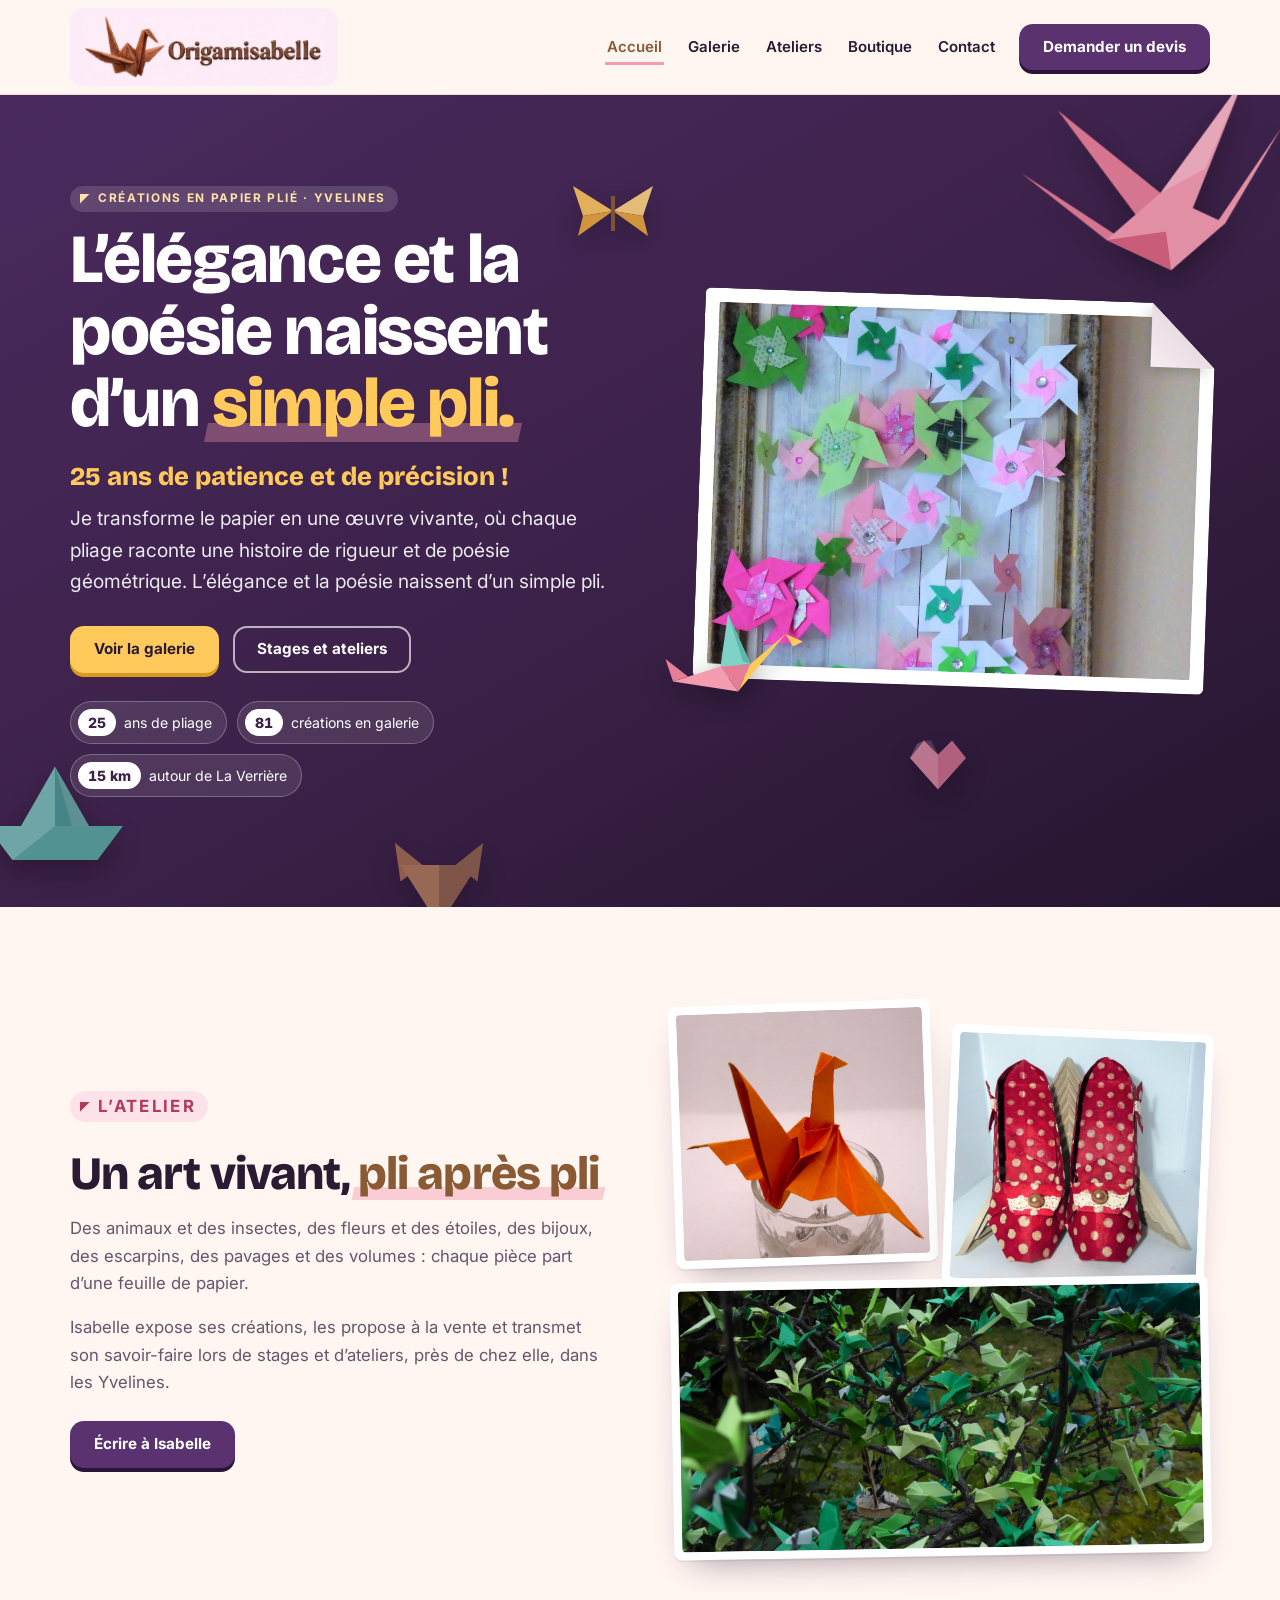
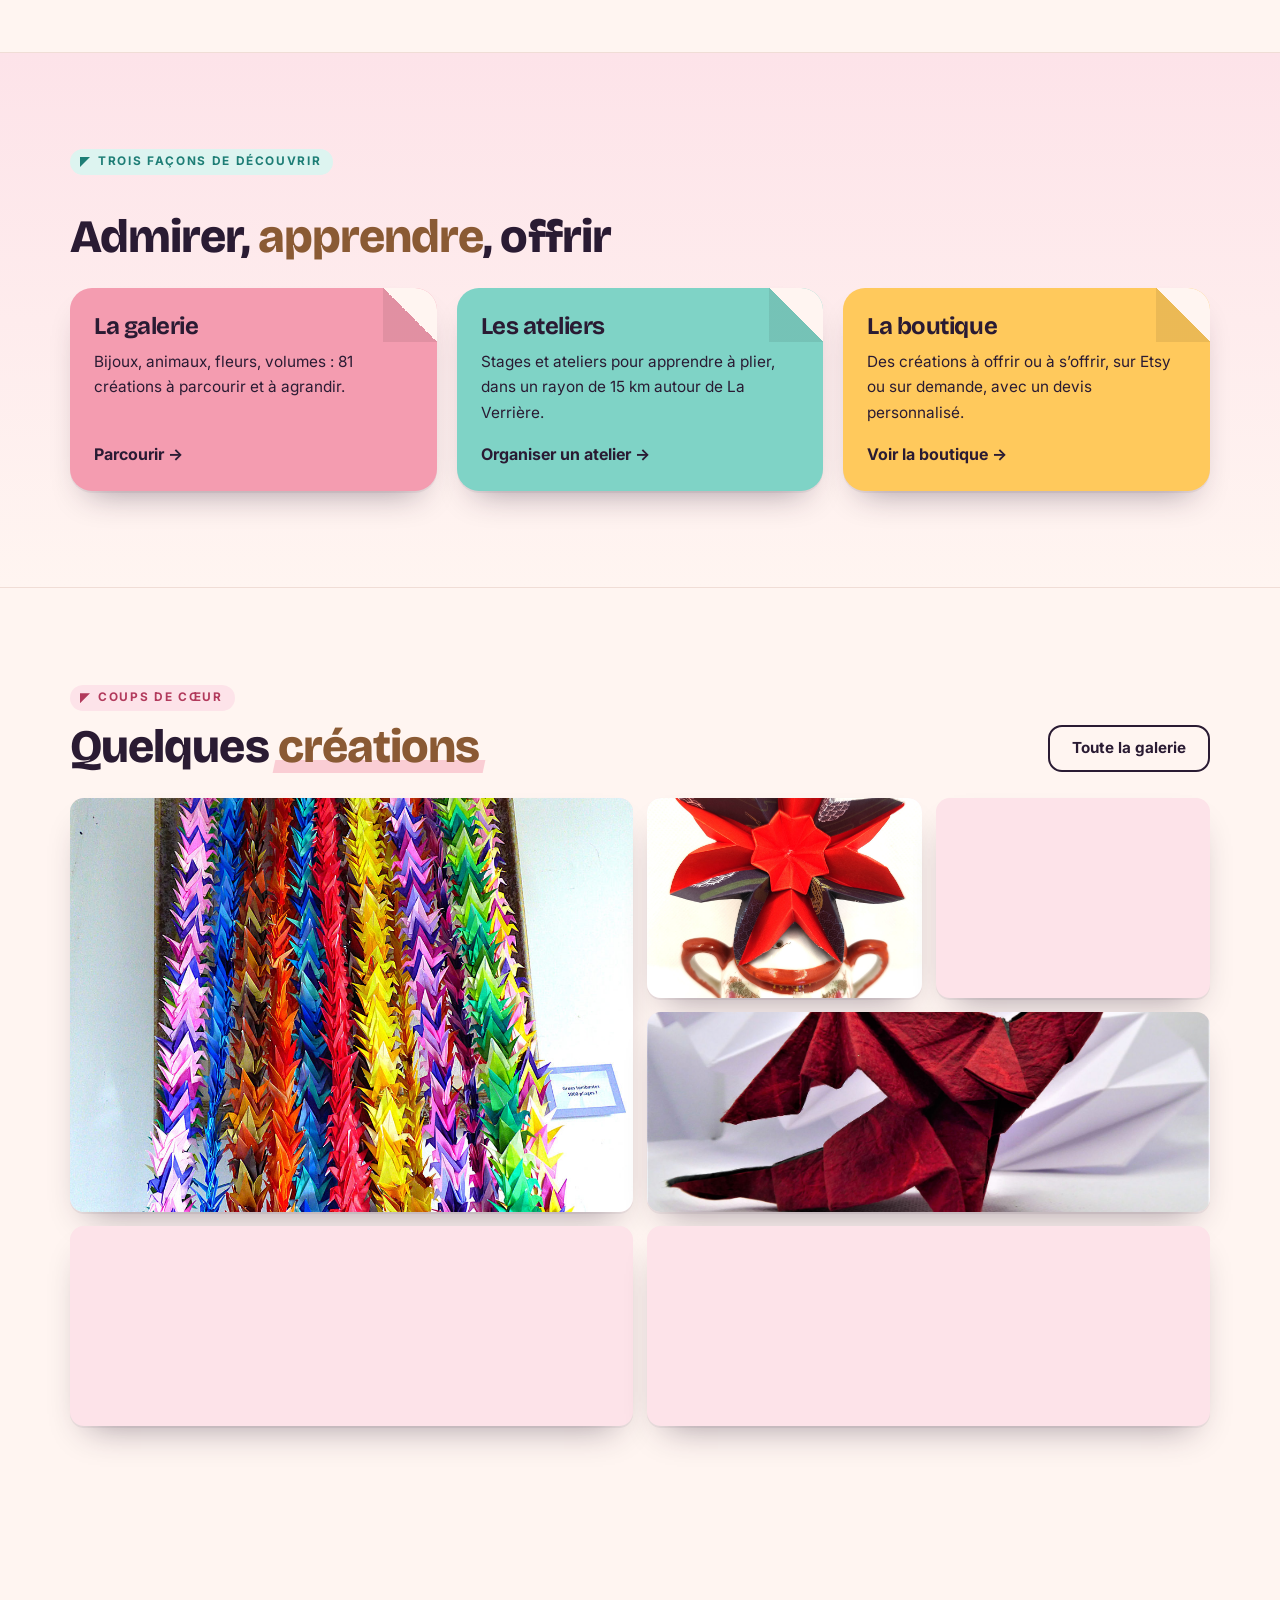
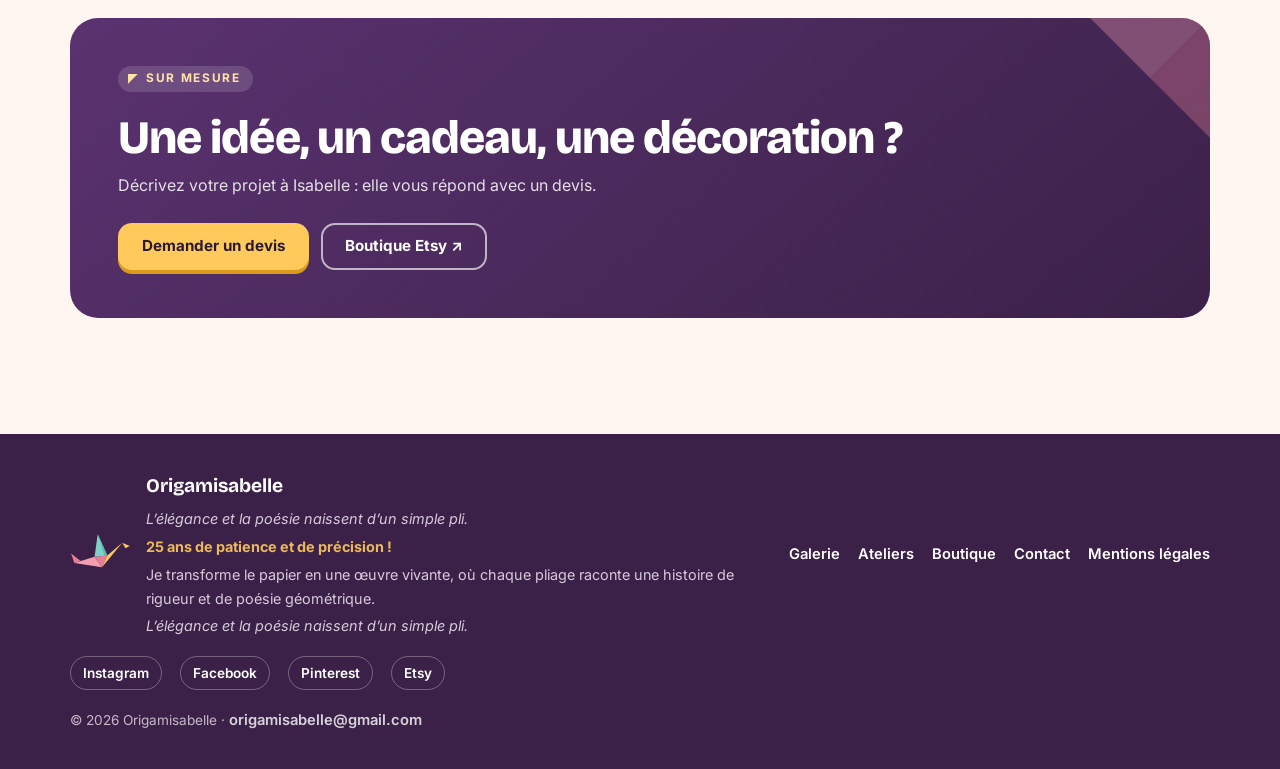
==== index.html @ b7f41c83 "Mise à jour du site le 12/11/2026 à 20:21 (Éditeur de site)" ====
<!doctype html>
<html lang="fr"><head>
<meta charset="utf-8">
<meta name="viewport" content="width=device-width, initial-scale=1, viewport-fit=cover">
<title>Origamisabelle · Créations en papier plié</title>
<meta name="description" content="Origamisabelle : les créations en papier plié d'Isabelle, 25 ans de pliage. Bijoux, animaux, fleurs et volumes en papier, stages et ateliers autour de La Verrière (78).">
<meta name="theme-color" content="#2A1B33">
<link rel="icon" href="img/logo.webp">
<meta property="og:type" content="website">
<meta property="og:site_name" content="Origamisabelle">
<meta property="og:title" content="Origamisabelle · Créations en papier plié">
<meta property="og:description" content="Origamisabelle : les créations en papier plié d'Isabelle, 25 ans de pliage. Bijoux, animaux, fleurs et volumes en papier, stages et ateliers autour de La Verrière (78).">
<meta property="og:image" content="img/fleurs-02.jpg">
<link rel="stylesheet" href="https://fonts.googleapis.com/css2?family=Bricolage+Grotesque:opsz,wght@12..96,500;12..96,700;12..96,800&amp;family=Inter:wght@400;500;600;700&amp;display=swap">
<link rel="stylesheet" href="style.css">
<meta name="editeur-publication" content="rsale1107/origamisabelle"></head>
<body>
<a class="skip" href="#contenu">Aller au contenu</a>
<header>
  <div class="wrap nav">
    <a class="brand" href="index.html" aria-label="Origamisabelle, accueil"><img src="img/logo-bandeau.webp" alt="Origamisabelle" width="242" height="70"></a>
    <button class="burger" id="burger" type="button" aria-label="Ouvrir le menu" aria-expanded="false" aria-controls="menu">
      <svg viewBox="0 0 24 24" fill="none" stroke="currentColor" stroke-width="2.4" stroke-linecap="round"><path d="M4 7h16M4 12h16M4 17h16"></path></svg>
    </button>
    <nav class="menu" id="menu" aria-label="Menu principal">
      <a class="link" href="index.html" aria-current="page">Accueil</a><a class="link" href="galerie.html">Galerie</a><a class="link" href="ateliers.html">Ateliers</a><a class="link" href="boutique.html">Boutique</a><a class="link" href="contact.html">Contact</a>
      <a class="btn btn-ink" href="mailto:origamisabelle@gmail.com?subject=Demande%20de%20devis">Demander un devis</a>
    </nav>
  </div>
</header>
<main id="contenu">
<section class="hero">
  <div class="folds" aria-hidden="true"><span class="o o1"><svg viewBox="0 0 200 140"><polygon points="100,72 40,8 86,92" fill="#E77E98"></polygon><polygon points="100,72 166,4 116,92" fill="#F49CB0"></polygon><polygon points="100,72 166,4 132,60" fill="#fff" opacity=".25"></polygon><polygon points="60,98 10,46 74,102" fill="#E77E98"></polygon><polygon points="140,98 186,40 128,104" fill="#F49CB0"></polygon><polygon points="186,40 199,49 187,53" fill="#E77E98"></polygon><polygon points="60,98 100,72 140,98 100,124" fill="#F49CB0"></polygon><polygon points="60,98 100,98 100,124" fill="#D9637F"></polygon></svg></span><span class="o o2"><svg viewBox="0 0 200 140"><polygon points="20,80 180,80 150,120 50,120" fill="#5BB8AB"></polygon><polygon points="20,80 100,80 50,120" fill="#7FD3C6"></polygon><polygon points="100,80 100,10 60,80" fill="#7FD3C6"></polygon><polygon points="100,80 100,10 140,80" fill="#4AA699"></polygon><polygon points="100,10 140,80 120,80" fill="#fff" opacity=".18"></polygon></svg></span><span class="o o3"><svg viewBox="0 0 200 140"><polygon points="100,70 20,20 40,80" fill="#FFC95C"></polygon><polygon points="100,70 40,80 30,120" fill="#E9A93A"></polygon><polygon points="100,70 180,20 160,80" fill="#FFD77F"></polygon><polygon points="100,70 160,80 170,120" fill="#E9A93A"></polygon><polygon points="96,40 104,40 104,110 96,110" fill="#8A5A34"></polygon></svg></span><span class="o o4"><svg viewBox="0 0 200 180"><polygon points="100,170 20,80 60,30 100,70" fill="#F49CB0"></polygon><polygon points="100,170 180,80 140,30 100,70" fill="#E77E98"></polygon><polygon points="20,80 60,30 40,40" fill="#fff" opacity=".3"></polygon><polygon points="100,70 60,30 80,30" fill="#fff" opacity=".2"></polygon></svg></span><span class="o o5"><svg viewBox="0 0 200 180"><polygon points="20,20 70,60 30,90" fill="#C98A55"></polygon><polygon points="180,20 130,60 170,90" fill="#B07A4F"></polygon><polygon points="30,60 170,60 100,170" fill="#D99A62"></polygon><polygon points="100,60 170,60 100,170" fill="#B07A4F"></polygon><polygon points="88,150 112,150 100,170" fill="#3B2148"></polygon></svg></span></div>
  <div class="wrap hero-in">
    <div class="hero-txt">
      <p class="eyebrow light">Créations en papier plié · Yvelines</p>
      <h1>L’élégance et la poésie naissent d’un <span class="hl">simple pli.</span></h1>
      <p class="motto">25 ans de patience et de précision&nbsp;!</p>
      <p class="sub">Je transforme le papier en une œuvre vivante, où chaque pliage raconte une histoire de rigueur et de poésie géométrique. L’élégance et la poésie naissent d’un simple pli.</p>
      <div class="hero-cta">
        <a class="btn btn-sun" href="galerie.html">Voir la galerie</a>
        <a class="btn btn-ghost" href="ateliers.html">Stages et ateliers</a>
      </div>
      <div class="badges"><span><b>25</b> ans de pliage</span><span><b>81</b> créations en galerie</span><span><b>15 km</b> autour de La Verrière</span></div>
    </div>
    <div class="hero-art">
      <div class="paper"><img src="img/fleurs-02.jpg" alt="Tableau de moulins à vent en papier d’Isabelle" decoding="async"></div>
      <svg class="crane" viewBox="0 0 120 90" aria-hidden="true"><polygon points="8,62 46,50 60,70" fill="var(--c1)"></polygon><polygon points="46,50 60,70 70,48" fill="var(--c2)"></polygon><polygon points="70,48 60,70 98,24" fill="var(--c3)"></polygon><polygon points="46,50 70,48 52,8" fill="var(--c4)"></polygon><polygon points="70,48 52,8 64,46" fill="var(--c5)"></polygon><polygon points="98,24 112,30 104,34" fill="var(--c3)"></polygon><polygon points="8,62 2,44 20,58" fill="var(--c2)"></polygon></svg>
    </div>
  </div>
</section>

<section class="wrap sec intro">
  <div class="intro-txt">
    <p class="eyebrow rose">L’atelier</p>
    <h2>Un art vivant, <span class="hl">pli après pli</span></h2>
    <p>Des animaux et des insectes, des fleurs et des étoiles, des bijoux, des escarpins, des pavages et des volumes&nbsp;: chaque pièce part d’une feuille de papier.</p>
    <p>Isabelle expose ses créations, les propose à la vente et transmet son savoir-faire lors de stages et d’ateliers, près de chez elle, dans les Yvelines.</p>
    <a class="btn btn-ink" href="contact.html">Écrire à Isabelle</a>
  </div>
  <div class="intro-pics">
    <div class="pic p1"><img src="img/animaux-05.jpg" alt="Grue en papier orange" loading="lazy" decoding="async"></div>
    <div class="pic p2"><img src="img/mode-01.jpg" alt="Escarpins en papier à pois" loading="lazy" decoding="async"></div>
    <div class="pic p3"><img src="img/deco-11.jpg" alt="Grues en papier suspendues dans un arbre" loading="lazy" decoding="async"></div>
  </div>
</section>

<section class="band">
  <div class="wrap sec">
    <p class="eyebrow teal">Trois façons de découvrir</p>
    <h2>Admirer, <span class="hl">apprendre</span>, offrir</h2>
    <div class="cards3">
      <a class="card3 c-rose" href="galerie.html"><h3>La galerie</h3><p>Bijoux, animaux, fleurs, volumes&nbsp;: 81 créations à parcourir et à agrandir.</p><span class="go">Parcourir →</span></a>
      <a class="card3 c-teal" href="ateliers.html"><h3>Les ateliers</h3><p>Stages et ateliers pour apprendre à plier, dans un rayon de 15 km autour de La Verrière.</p><span class="go">Organiser un atelier →</span></a>
      <a class="card3 c-sun" href="boutique.html"><h3>La boutique</h3><p>Des créations à offrir ou à s’offrir, sur Etsy ou sur demande, avec un devis personnalisé.</p><span class="go">Voir la boutique →</span></a>
    </div>
  </div>
</section>

<section class="wrap sec">
  <div class="head-row">
    <div><p class="eyebrow rose">Coups de cœur</p><h2>Quelques <span class="hl">créations</span></h2></div>
    <a class="btn btn-line" href="galerie.html">Toute la galerie</a>
  </div>
  <div class="mosaic"><button type="button" class="gbtn m0" data-full="img/deco-09.jpg" data-cap="Décoration en origami d’Isabelle"><img src="img/deco-09.jpg" alt="Décoration en origami d’Isabelle" loading="lazy" decoding="async"></button><button type="button" class="gbtn m1" data-full="img/fleurs-01.jpg" data-cap="Fleur en origami d’Isabelle"><img src="img/fleurs-01.jpg" alt="Fleur en origami d’Isabelle" loading="lazy" decoding="async"></button><button type="button" class="gbtn m2" data-full="img/bijoux-11.jpg" data-cap="Bijou d’Isabelle"><img src="img/bijoux-11.jpg" alt="Bijou d’Isabelle" loading="lazy" decoding="async"></button><button type="button" class="gbtn m3" data-full="img/animaux-11.jpg" data-cap="Animal en origami d’Isabelle"><img src="img/animaux-11.jpg" alt="Animal en origami d’Isabelle" loading="lazy" decoding="async"></button><button type="button" class="gbtn m4" data-full="img/fleurs-06.jpg" data-cap="Fleur en origami d’Isabelle"><img src="img/fleurs-06.jpg" alt="Fleur en origami d’Isabelle" loading="lazy" decoding="async"></button><button type="button" class="gbtn m5" data-full="img/deco-16.jpg" data-cap="Décoration en origami d’Isabelle"><img src="img/deco-16.jpg" alt="Décoration en origami d’Isabelle" loading="lazy" decoding="async"></button></div>
</section>

<section class="wrap sec">
  <div class="cta-paper">
    <div><p class="eyebrow light">Sur mesure</p><h2>Une idée, un cadeau, une décoration&nbsp;?</h2><p>Décrivez votre projet à Isabelle&nbsp;: elle vous répond avec un devis.</p></div>
    <div class="cta-btns"><a class="btn btn-sun" href="mailto:origamisabelle@gmail.com?subject=Demande%20de%20devis">Demander un devis</a><a class="btn btn-ghost" href="https://www.etsy.com/shop/Isagamicreation" target="_blank" rel="noopener">Boutique Etsy ↗</a></div>
  </div>
</section>
</main>
<footer>
  <div class="wrap foot">
    <div class="foot-brand"><svg class="crane" viewBox="0 0 120 90" aria-hidden="true"><polygon points="8,62 46,50 60,70" fill="var(--c1)"></polygon><polygon points="46,50 60,70 70,48" fill="var(--c2)"></polygon><polygon points="70,48 60,70 98,24" fill="var(--c3)"></polygon><polygon points="46,50 70,48 52,8" fill="var(--c4)"></polygon><polygon points="70,48 52,8 64,46" fill="var(--c5)"></polygon><polygon points="98,24 112,30 104,34" fill="var(--c3)"></polygon><polygon points="8,62 2,44 20,58" fill="var(--c2)"></polygon></svg><div><b>Origamisabelle</b><div class="foot-text"><p class="ft-l1">L’élégance et la poésie naissent d’un simple pli.</p><p class="ft-l2">25 ans de patience et de précision&nbsp;!</p><p class="ft-l3">Je transforme le papier en une œuvre vivante, où chaque pliage raconte une histoire de rigueur et de poésie géométrique.</p><p class="ft-l1">L’élégance et la poésie naissent d’un simple pli.</p></div></div></div>
    <nav class="foot-links" aria-label="Liens utiles">
      <a href="galerie.html">Galerie</a><a href="ateliers.html">Ateliers</a><a href="boutique.html">Boutique</a><a href="contact.html">Contact</a><a href="mentions-legales.html">Mentions légales</a>
    </nav>
    <div class="socials">
      <a href="https://www.instagram.com/isagamicreation" target="_blank" rel="noopener">Instagram</a><a href="https://www.facebook.com/origamisabelle" target="_blank" rel="noopener">Facebook</a><a href="https://fr.pinterest.com/origamisabelle78/" target="_blank" rel="noopener">Pinterest</a><a href="https://www.etsy.com/shop/Isagamicreation" target="_blank" rel="noopener">Etsy</a>
    </div>
    <span class="copy">© 2026 Origamisabelle · <a href="mailto:origamisabelle@gmail.com">origamisabelle@gmail.com</a></span>
  </div>
</footer>
<div class="lightbox" id="lightbox" hidden="" role="dialog" aria-modal="true" aria-label="Photo agrandie">
  <button class="lb-close" type="button" aria-label="Fermer">×</button>
  <button class="lb-prev" type="button" aria-label="Photo précédente">‹</button>
  <figure><img alt=""><figcaption></figcaption></figure>
  <button class="lb-next" type="button" aria-label="Photo suivante">›</button>
</div>
<script src="site.js"></script>


</body></html>
---- style.css ----
/* Origamisabelle — papier plié : facettes, plis et couleurs de papier */
:root{padding-top:env(safe-area-inset-top,0px);padding-bottom:env(safe-area-inset-bottom,0px)}

/* palette : papier rosé, encre prune, kraft, et trois papiers de couleur */
:root{
  --bg:#FFF5F1;
  --surface:#FFFFFF;
  --ink:#2A1B33;
  --ink-soft:#66566C;
  --plum:#3B2148;
  --plum-2:#5A3270;
  --rose:#F49CB0;
  --rose-l:#FDE3E9;
  --teal:#1E7E76;
  --teal-p:#7FD3C6;
  --teal-l:#DDF4F0;
  --sun:#FFC95C;
  --sun-l:#FFF1CC;
  --kraft:#8A5A34;
  --line:#F0DDD6;
  --on-color:#2A1B33;
  --shadow:0 2px 0 rgba(42,27,51,.06),0 18px 34px -18px rgba(42,27,51,.45);
  --c1:#F49CB0;--c2:#E77E98;--c3:#FFC95C;--c4:#7FD3C6;--c5:#5BB8AB;
  --f-display:"Bricolage Grotesque","Segoe UI",system-ui,sans-serif;
  --f-body:"Inter","Segoe UI",system-ui,sans-serif;
}
@media (prefers-color-scheme:dark){
  :root:not([data-theme="light"]){
    --bg:#1B1320;--surface:#261B2D;--ink:#F7EEF1;--ink-soft:#CBBACE;--plum:#130B18;--plum-2:#2E1A3A;
    --rose-l:#3A2232;--teal:#5FC7B9;--teal-l:#1C3533;--sun-l:#3A2F18;--kraft:#E0B48C;--line:#3A2B42;
    --shadow:0 2px 0 rgba(0,0,0,.3),0 18px 34px -18px rgba(0,0,0,.8);color-scheme:dark
  }
}
:root[data-theme="dark"]{
  --bg:#1B1320;--surface:#261B2D;--ink:#F7EEF1;--ink-soft:#CBBACE;--plum:#130B18;--plum-2:#2E1A3A;
  --rose-l:#3A2232;--teal:#5FC7B9;--teal-l:#1C3533;--sun-l:#3A2F18;--kraft:#E0B48C;--line:#3A2B42;
  --shadow:0 2px 0 rgba(0,0,0,.3),0 18px 34px -18px rgba(0,0,0,.8);color-scheme:dark
}

*{box-sizing:border-box}
html{scroll-behavior:smooth}
body{margin:0;background:var(--bg);color:var(--ink);font:400 1rem/1.65 var(--f-body);-webkit-font-smoothing:antialiased}
img{max-width:100%;display:block}
[hidden]{display:none !important}
h1,h2,h3{font-family:var(--f-display);line-height:1.05;margin:0;letter-spacing:-.02em;text-wrap:balance}
h1{font-weight:800}
h2{font-size:clamp(1.9rem,4vw,2.9rem);font-weight:800}
h3{font-size:1.25rem;font-weight:700}
p{margin:0}
a{color:var(--teal)}
:focus-visible{outline:3px solid var(--sun);outline-offset:3px;border-radius:6px}
.wrap{max-width:1180px;margin:0 auto;padding-left:max(20px,env(safe-area-inset-left,0px));padding-right:max(20px,env(safe-area-inset-right,0px))}
.sec{padding-block:clamp(56px,8vw,96px);display:flex;flex-direction:column;gap:26px}
.small{font-size:.9rem;color:var(--ink-soft)}
.hl{color:var(--kraft);font-style:normal;position:relative;white-space:nowrap}
.hl::after{content:"";position:absolute;left:-2%;right:-2%;bottom:.04em;height:.28em;background:var(--rose);opacity:.45;z-index:-1;transform:skewX(-12deg)}
.hero .hl,.phero .hl{color:var(--sun)}
.hero .hl::after,.phero .hl::after{background:var(--rose);opacity:.35}
.eyebrow{align-self:flex-start;display:inline-flex;align-items:center;gap:8px;font:700 .74rem/1 var(--f-body);letter-spacing:.14em;text-transform:uppercase;padding:7px 12px 7px 10px;border-radius:999px;margin-bottom:12px}
.eyebrow::before{content:"";width:10px;height:10px;background:currentColor;clip-path:polygon(0 0,100% 0,0 100%)}
.eyebrow.rose{background:var(--rose-l);color:#B23A5C}
.eyebrow.teal{background:var(--teal-l);color:var(--teal)}
.eyebrow.light{background:rgba(255,255,255,.14);color:#FFE3A6}
@media (prefers-color-scheme:dark){:root:not([data-theme="light"]) .eyebrow.rose{color:#FFB3C6}}
:root[data-theme="dark"] .eyebrow.rose{color:#FFB3C6}

.skip{position:absolute;left:12px;top:-60px;z-index:100;background:var(--sun);color:#2A1B33;font-weight:700;padding:10px 16px;border-radius:10px;text-decoration:none}
.skip:focus{top:calc(12px + env(safe-area-inset-top,0px))}

/* ---------- boutons ---------- */
.btn{display:inline-flex;align-items:center;justify-content:center;gap:.5em;font:700 .95rem var(--f-body);padding:13px 22px;min-height:46px;border-radius:14px;
  text-decoration:none;border:2px solid transparent;cursor:pointer;transition:transform .15s,box-shadow .15s;line-height:1.1}
.btn:hover{transform:translateY(-2px)}
.btn-sun{background:var(--sun);color:#2A1B33;box-shadow:0 4px 0 #D99A1E}
.btn-ink{background:var(--plum-2);color:#fff;box-shadow:0 4px 0 #2A1438}
.btn-ghost{background:transparent;color:#fff;border-color:rgba(255,255,255,.65)}
.btn-line{background:transparent;color:var(--ink);border-color:var(--ink)}
.btn-sm{min-height:38px;padding:8px 14px;font-size:.85rem}

/* ---------- en-tête ---------- */
header{position:sticky;top:env(safe-area-inset-top,0px);z-index:50;background:color-mix(in srgb,var(--bg) 88%,transparent);backdrop-filter:blur(10px);border-bottom:1px solid var(--line)}
body::before{content:"";position:fixed;inset:0 0 auto;height:env(safe-area-inset-top,0px);z-index:60;background:var(--bg)}
.nav{display:flex;align-items:center;gap:10px 22px;flex-wrap:wrap;padding-block:8px}
.brand{margin-right:auto;display:flex;align-items:center;background:#FCECF8;border-radius:14px;padding:4px 12px;text-decoration:none}
.brand img{height:70px;width:auto}
.menu{display:flex;align-items:center;gap:6px 22px;flex-wrap:wrap}
.menu a.link{text-decoration:none;font-weight:600;font-size:.94rem;color:var(--ink);padding:6px 2px;background:linear-gradient(var(--rose),var(--rose)) left bottom/0 3px no-repeat;transition:background-size .2s}
.menu a.link:hover,.menu a.link[aria-current="page"]{background-size:100% 3px}
.menu a.link[aria-current="page"]{color:var(--kraft)}
.burger{display:none;width:46px;height:46px;border-radius:12px;border:1.5px solid var(--line);background:var(--surface);color:var(--ink);cursor:pointer;align-items:center;justify-content:center}
.burger svg{width:22px;height:22px}

/* ---------- facettes de papier ---------- */
.folds{position:absolute;inset:0;pointer-events:none;overflow:hidden}
.folds .o{position:absolute;display:block;opacity:.9;filter:drop-shadow(0 12px 14px rgba(0,0,0,.35))}
.folds .o svg{width:100%;height:auto;display:block}
.folds .o1{width:300px;right:-30px;top:-10px;transform:rotate(-8deg);animation:drift 14s ease-in-out infinite}
.folds .o2{width:170px;left:-30px;bottom:30px;opacity:.75;animation:drift 11s ease-in-out infinite reverse}
.folds .o3{width:100px;left:44%;top:10%;opacity:.85;animation:drift 9s ease-in-out infinite}
.folds .o4{width:70px;right:24%;bottom:14%;opacity:.7;animation:drift 12s ease-in-out infinite reverse}
.folds .o5{width:110px;left:30%;bottom:-24px;opacity:.6;animation:drift 13s ease-in-out infinite}
@media (max-width:640px){.folds .o1{width:180px;right:-50px}.folds .o3{left:70%;top:4%}.folds .o2,.folds .o5{opacity:.4}}
@keyframes drift{0%,100%{transform:translateY(0) rotate(0)}50%{transform:translateY(-14px) rotate(6deg)}}

/* ---------- ouverture ---------- */
.hero{position:relative;overflow:hidden;background:linear-gradient(150deg,#4A2A5E 0%,var(--plum) 55%,#24142E 100%);color:#fff}
.hero-in{position:relative;z-index:1;padding-block:clamp(48px,7vw,90px) clamp(70px,9vw,110px);display:grid;grid-template-columns:minmax(0,1.05fr) minmax(0,.95fr);gap:clamp(30px,5vw,64px);align-items:center}
.hero h1{font-size:clamp(2.4rem,5.6vw,4.3rem)}
.hero .motto{margin-top:22px;font:800 clamp(1.25rem,2.2vw,1.6rem)/1.2 var(--f-display);color:var(--sun)}
.hero .motto+.sub{margin-top:10px}
.hero .sign{margin-top:18px;font-style:italic;color:rgba(255,255,255,.8);font-size:1rem}
.hero .sign span{font-style:normal;font-weight:700;color:#fff;white-space:nowrap}
.hero .sub{font-size:clamp(1.05rem,1.7vw,1.2rem);max-width:46ch;margin-top:22px;color:rgba(255,255,255,.9)}
.hero-cta{display:flex;flex-wrap:wrap;gap:14px;margin-top:28px}
.badges{display:flex;flex-wrap:wrap;gap:10px;margin-top:28px}
.badges span{background:rgba(255,255,255,.1);border:1px solid rgba(255,255,255,.25);border-radius:999px;padding:7px 14px 7px 7px;font-size:.88rem;display:inline-flex;gap:8px;align-items:center}
.badges b{background:#fff;color:var(--plum);border-radius:999px;padding:2px 10px;font-weight:800;font-variant-numeric:tabular-nums}
.hero-art{position:relative;min-width:0}
.paper{position:relative;background:#fff;padding:14px;border-radius:6px;box-shadow:0 34px 60px -26px rgba(0,0,0,.6);clip-path:polygon(0 0,calc(100% - 64px) 0,100% 64px,100% 100%,0 100%)}
.paper::after{content:"";position:absolute;top:0;right:0;width:64px;height:64px;background:linear-gradient(225deg,transparent 50%,#EADCE4 50%,#F7EEF2 100%);filter:drop-shadow(-4px 4px 6px rgba(0,0,0,.18))}
.paper img{width:100%;aspect-ratio:4/3;object-fit:cover;border-radius:2px;background:var(--rose-l)}
.hero .paper{transform:rotate(2deg)}
.paper.tilt{transform:rotate(-1.5deg)}
.crane{width:120px;height:90px}
.hero-art .crane{position:absolute;left:-36px;bottom:-30px;width:150px;height:auto;filter:drop-shadow(0 10px 12px rgba(0,0,0,.35));animation:drift 8s ease-in-out infinite}

/* ---------- intro ---------- */
.intro{display:grid;grid-template-columns:minmax(0,1fr) minmax(0,1fr);gap:clamp(30px,5vw,70px);align-items:center}
.intro-txt{display:flex;flex-direction:column;gap:16px;align-items:flex-start}
.intro-txt p{color:var(--ink-soft);font-size:1.05rem;max-width:56ch}
.intro-txt .btn{margin-top:8px}
.intro-pics{display:grid;grid-template-columns:1fr 1fr;grid-template-rows:auto auto;gap:14px}
.pic{background:var(--surface);padding:8px;border-radius:8px;box-shadow:var(--shadow)}
.pic img{width:100%;aspect-ratio:1;object-fit:cover;border-radius:4px;background:var(--rose-l)}
.pic.p1{transform:rotate(-2deg)}
.pic.p2{transform:rotate(2.5deg) translateY(26px)}
.pic.p3{grid-column:1/-1;transform:rotate(-1deg)}
.pic.p3 img{aspect-ratio:16/8}

/* ---------- bande ---------- */
.band{background:linear-gradient(180deg,var(--rose-l),var(--bg));border-block:1px solid var(--line)}
.cards3{display:grid;grid-template-columns:repeat(3,minmax(0,1fr));gap:20px}
.card3{position:relative;text-decoration:none;color:var(--on-color);border-radius:22px;padding:26px 24px 24px;display:flex;flex-direction:column;gap:10px;box-shadow:var(--shadow);transition:transform .2s;overflow:hidden;min-width:0}
.card3::after{content:"";position:absolute;right:0;top:0;width:54px;height:54px;background:linear-gradient(225deg,var(--bg) 50%,rgba(0,0,0,.08) 50%)}
.card3:hover{transform:translateY(-4px) rotate(-.6deg)}
.card3.c-rose{background:var(--rose)}
.card3.c-teal{background:var(--teal-p)}
.card3.c-sun{background:var(--sun)}
.card3 h3{font-size:1.5rem}
.card3 p{font-size:.96rem}
.card3 .go{margin-top:auto;font-weight:700;padding-top:6px}

/* ---------- mosaïque ---------- */
.head-row{display:flex;flex-wrap:wrap;justify-content:space-between;align-items:flex-end;gap:16px}
.gbtn{all:unset;cursor:zoom-in;display:block;position:relative;border-radius:14px;overflow:hidden;background:var(--rose-l);box-shadow:var(--shadow)}
.gbtn:focus-visible{outline:3px solid var(--sun);outline-offset:3px}
.gbtn img{width:100%;height:100%;object-fit:cover;transition:transform .5s}
.gbtn:hover img{transform:scale(1.05)}
.mosaic{display:grid;grid-template-columns:repeat(4,minmax(0,1fr));grid-auto-rows:200px;gap:14px}
.mosaic .m0{grid-column:span 2;grid-row:span 2}
.mosaic .m3,.mosaic .m4,.mosaic .m5{grid-column:span 2}
.strip{display:grid;grid-template-columns:repeat(6,minmax(0,1fr));gap:12px}
.strip .gbtn{aspect-ratio:1}

/* ---------- appel ---------- */
.cta-paper{position:relative;overflow:hidden;background:linear-gradient(140deg,var(--plum-2),var(--plum));color:#fff;border-radius:28px;padding:clamp(28px,5vw,48px);display:flex;flex-wrap:wrap;gap:24px;align-items:center;justify-content:space-between}
.cta-paper::before{content:"";position:absolute;right:-40px;top:-40px;width:200px;height:200px;background:linear-gradient(135deg,var(--rose) 50%,#E77E98 50%);clip-path:polygon(0 0,100% 0,100% 100%);opacity:.35}
.cta-paper>div{position:relative;display:flex;flex-direction:column;gap:10px;min-width:0}
.cta-paper p{color:rgba(255,255,255,.85)}
.cta-btns{flex-direction:row !important;flex-wrap:wrap;gap:12px !important}

/* ---------- en-tête des pages ---------- */
.phero{position:relative;overflow:hidden;background:linear-gradient(150deg,#4A2A5E 0%,var(--plum) 60%,#24142E 100%);color:#fff}
.phero-in{position:relative;z-index:1;padding-block:clamp(44px,6vw,72px) clamp(52px,7vw,84px);display:flex;flex-direction:column;gap:14px}
.phero h1{font-size:clamp(2.3rem,5.4vw,4rem)}
.phero .sub{font-size:1.1rem;color:rgba(255,255,255,.88);max-width:56ch}
.crumb{font-size:.92rem;color:rgba(255,255,255,.75)}
.crumb a{color:#fff;font-weight:600;text-decoration:none}

/* ---------- galerie ---------- */
.filters{display:flex;flex-wrap:wrap;gap:10px}
.chip{font:600 .92rem var(--f-body);border:2px solid var(--line);background:var(--surface);color:var(--ink);border-radius:999px;padding:9px 16px;min-height:44px;cursor:pointer;display:inline-flex;gap:8px;align-items:center}
.chip span{background:var(--rose-l);color:var(--ink);border-radius:999px;padding:0 8px;font-size:.8rem;font-variant-numeric:tabular-nums}
.chip[aria-pressed="true"]{background:var(--plum-2);border-color:var(--plum-2);color:#fff}
.chip[aria-pressed="true"] span{background:rgba(255,255,255,.2);color:#fff}
.masonry{columns:4 230px;column-gap:14px}
.gi{break-inside:avoid;margin:0 0 14px}
.gi .gbtn{border-radius:12px}
.gi .gbtn img{height:auto;min-height:120px}
.gi figcaption{font-size:.85rem;color:var(--ink-soft);padding:6px 4px 0}

/* ---------- ateliers ---------- */
.split{display:grid;grid-template-columns:minmax(0,1.05fr) minmax(0,.95fr);gap:clamp(30px,5vw,64px);align-items:center}
.split>div{display:flex;flex-direction:column;gap:14px;align-items:flex-start;min-width:0}
.split p{color:var(--ink-soft);font-size:1.04rem}
.cards4{display:grid;grid-template-columns:repeat(3,minmax(0,1fr));gap:16px}
.card4{background:var(--surface);border:1px solid var(--line);border-radius:20px;padding:22px;display:flex;flex-direction:column;gap:8px;min-width:0;border-top:5px solid var(--rose)}
.card4:nth-child(2){border-top-color:var(--teal-p)}
.card4:nth-child(3){border-top-color:var(--sun)}
.card4:nth-child(4){border-top-color:#B79AD6}
.card4 p{color:var(--ink-soft);font-size:.94rem}
.towns{list-style:none;padding:0;margin:4px 0;display:flex;flex-wrap:wrap;gap:8px}
.towns li{background:var(--surface);border:1px solid var(--line);border-radius:999px;padding:5px 12px;font-size:.9rem;font-weight:600}
.radar{position:relative;aspect-ratio:1;max-width:420px;width:100%;justify-self:center}
.radar .r{position:absolute;border-radius:50%;border:2px dashed var(--rose);inset:0}
.radar .r2{inset:17%;border-color:var(--teal-p)}
.radar .r1{inset:34%;border-style:solid;border-color:var(--sun);background:var(--sun-l)}
.radar .pin{position:absolute;left:50%;top:50%;transform:translate(-50%,-62%);display:flex;flex-direction:column;align-items:center;gap:2px}
.radar .pin .crane{width:96px;height:auto}
.radar .pin b{font-family:var(--f-display);font-size:1rem;background:var(--surface);padding:2px 10px;border-radius:999px;box-shadow:var(--shadow)}
.radar .lab{position:absolute;right:4%;top:12%;background:var(--plum-2);color:#fff;font-weight:700;font-size:.85rem;padding:4px 10px;border-radius:999px}

/* ---------- boutique ---------- */
.shop{display:grid;grid-template-columns:minmax(0,1fr) minmax(0,1fr);gap:20px}
.shop-card{border-radius:26px;padding:clamp(26px,4vw,40px);display:flex;flex-direction:column;gap:14px;align-items:flex-start;min-width:0}
.shop-card.etsy{background:linear-gradient(140deg,var(--plum-2),var(--plum));color:#fff}
.shop-card.etsy p{color:rgba(255,255,255,.88)}
.shop-card.devis{background:var(--surface);border:1px solid var(--line);box-shadow:var(--shadow)}
.shop-card.devis p{color:var(--ink-soft)}

/* ---------- contact ---------- */
.contact{display:grid;grid-template-columns:minmax(0,1.4fr) minmax(0,.8fr);gap:24px;align-items:start}
.form{background:var(--surface);border:1px solid var(--line);border-radius:24px;padding:clamp(22px,4vw,34px);display:grid;grid-template-columns:repeat(2,minmax(0,1fr));gap:16px;box-shadow:var(--shadow)}
.form h2{grid-column:1/-1;font-size:1.6rem}
.form label{display:flex;flex-direction:column;gap:6px;font-weight:600;font-size:.9rem}
.form .full{grid-column:1/-1}
.form input,.form select,.form textarea{font:inherit;font-weight:400;font-size:1rem;padding:12px 14px;border:1.5px solid var(--line);border-radius:12px;background:var(--bg);color:var(--ink);min-width:0}
.form textarea{resize:vertical}
.form-end{display:flex;flex-wrap:wrap;gap:12px;align-items:center}
.err{color:#B3261E;font-weight:600;font-size:.9rem}
.sent{background:var(--teal-l);border-radius:24px;padding:28px;display:flex;flex-direction:column;gap:8px}
.sent b{font:800 1.5rem var(--f-display)}
.contact-side{display:flex;flex-direction:column;gap:14px}
.cbox{background:var(--surface);border:1px solid var(--line);border-radius:20px;padding:20px;display:flex;flex-direction:column;gap:8px;align-items:flex-start}
.cbox a{font-weight:700;word-break:break-all}
.cbox p{color:var(--ink-soft)}
.social-row{display:flex;flex-wrap:wrap;gap:6px 14px}

/* ---------- mentions ---------- */
.legal{display:grid;grid-template-columns:repeat(2,minmax(0,1fr));gap:18px}
.lg{background:var(--surface);border:1px solid var(--line);border-radius:20px;padding:22px 24px;display:flex;flex-direction:column;gap:8px;min-width:0}
.lg h2{font-size:1.15rem}
.lg p{color:var(--ink-soft);font-size:.95rem}
.todo{background:var(--sun-l);color:var(--kraft);border-radius:6px;padding:0 6px;font-weight:600}

/* ---------- pied de page ---------- */
footer{background:var(--plum);color:#E9DDEA;margin-top:20px}
.foot{padding-block:36px;display:flex;flex-wrap:wrap;gap:18px 32px;align-items:center;justify-content:space-between}
.foot-brand{display:flex;gap:12px;align-items:center}
.foot-brand .crane{width:64px;height:auto}
.foot-brand b{display:block;font-family:var(--f-display);font-size:1.2rem;color:#fff}
.foot-brand span{font-size:.88rem;opacity:.85}
.foot-links,.socials{display:flex;flex-wrap:wrap;gap:6px 18px}
.foot a{color:#fff;text-decoration:none;font-weight:600;font-size:.92rem}
.foot a:hover{text-decoration:underline}
.socials a{border:1px solid rgba(255,255,255,.3);border-radius:999px;padding:5px 12px;font-size:.85rem}
.copy{flex-basis:100%;font-size:.85rem;opacity:.8}

/* ---------- visionneuse ---------- */
.lightbox{position:fixed;inset:0;z-index:200;background:rgba(20,10,26,.92);display:flex;align-items:center;justify-content:center;gap:10px;padding:max(16px,env(safe-area-inset-top,0px)) max(12px,env(safe-area-inset-right,0px)) max(16px,env(safe-area-inset-bottom,0px)) max(12px,env(safe-area-inset-left,0px))}
.lightbox figure{margin:0;max-width:min(1200px,100%);max-height:100%;display:flex;flex-direction:column;align-items:center;gap:10px;min-width:0}
.lightbox img{max-height:calc(100vh - 120px);max-width:100%;object-fit:contain;border-radius:6px;background:#fff}
.lightbox figcaption{color:#fff;font-size:.95rem}
.lightbox button{background:rgba(255,255,255,.12);color:#fff;border:1px solid rgba(255,255,255,.3);border-radius:50%;width:52px;height:52px;font-size:30px;line-height:1;cursor:pointer;flex:0 0 52px}
.lightbox .lb-close{position:absolute;top:max(14px,env(safe-area-inset-top,0px));right:max(14px,env(safe-area-inset-right,0px))}

/* ---------- adaptatif ---------- */
@media (max-width:960px){
  .hero-in,.intro,.split,.contact{grid-template-columns:minmax(0,1fr)}
  .hero-art{max-width:560px}
  .cards4{grid-template-columns:minmax(0,1fr)}
  .mosaic{grid-template-columns:repeat(2,minmax(0,1fr));grid-auto-rows:170px}
  .strip{grid-template-columns:repeat(3,minmax(0,1fr))}
}
@media (max-width:860px){
  .burger{display:inline-flex}
  .menu{display:none;flex-basis:100%;flex-direction:column;align-items:stretch;gap:2px;padding:8px 0 14px}
  .menu.open{display:flex}
  .menu a.link{padding:12px 4px;font-size:1.05rem}
  .menu .btn{margin-top:10px}
  .brand img{height:52px}
}
@media (max-width:640px){
  .cards3,.cards4,.shop,.legal,.form{grid-template-columns:minmax(0,1fr)}
  .mosaic .m0,.mosaic .m3,.mosaic .m4,.mosaic .m5{grid-column:span 2}
  .hero-art .crane{left:-10px;width:110px}
  .lightbox{gap:4px}
  .lightbox .lb-prev,.lightbox .lb-next{position:absolute;bottom:max(16px,env(safe-area-inset-bottom,0px))}
  .lightbox .lb-prev{left:30%}.lightbox .lb-next{right:30%}
  .lightbox img{max-height:calc(100vh - 170px)}
}
@media (prefers-reduced-motion:reduce){
  *,*::before,*::after{animation:none !important;transition:none !important;scroll-behavior:auto !important}
}

.foot-text{display:flex;flex-direction:column;gap:4px;margin-top:6px;max-width:60ch}
.foot-text p{font-size:.9rem;opacity:.9}
.foot-text .ft-l1{font-style:italic}
.foot-text .ft-l2{font-weight:700;color:var(--sun)}
.intro-txt .lead-strong{font-family:var(--f-display);font-weight:700;font-size:1.2rem;color:var(--kraft)}
.hero .sign{font-style:italic}
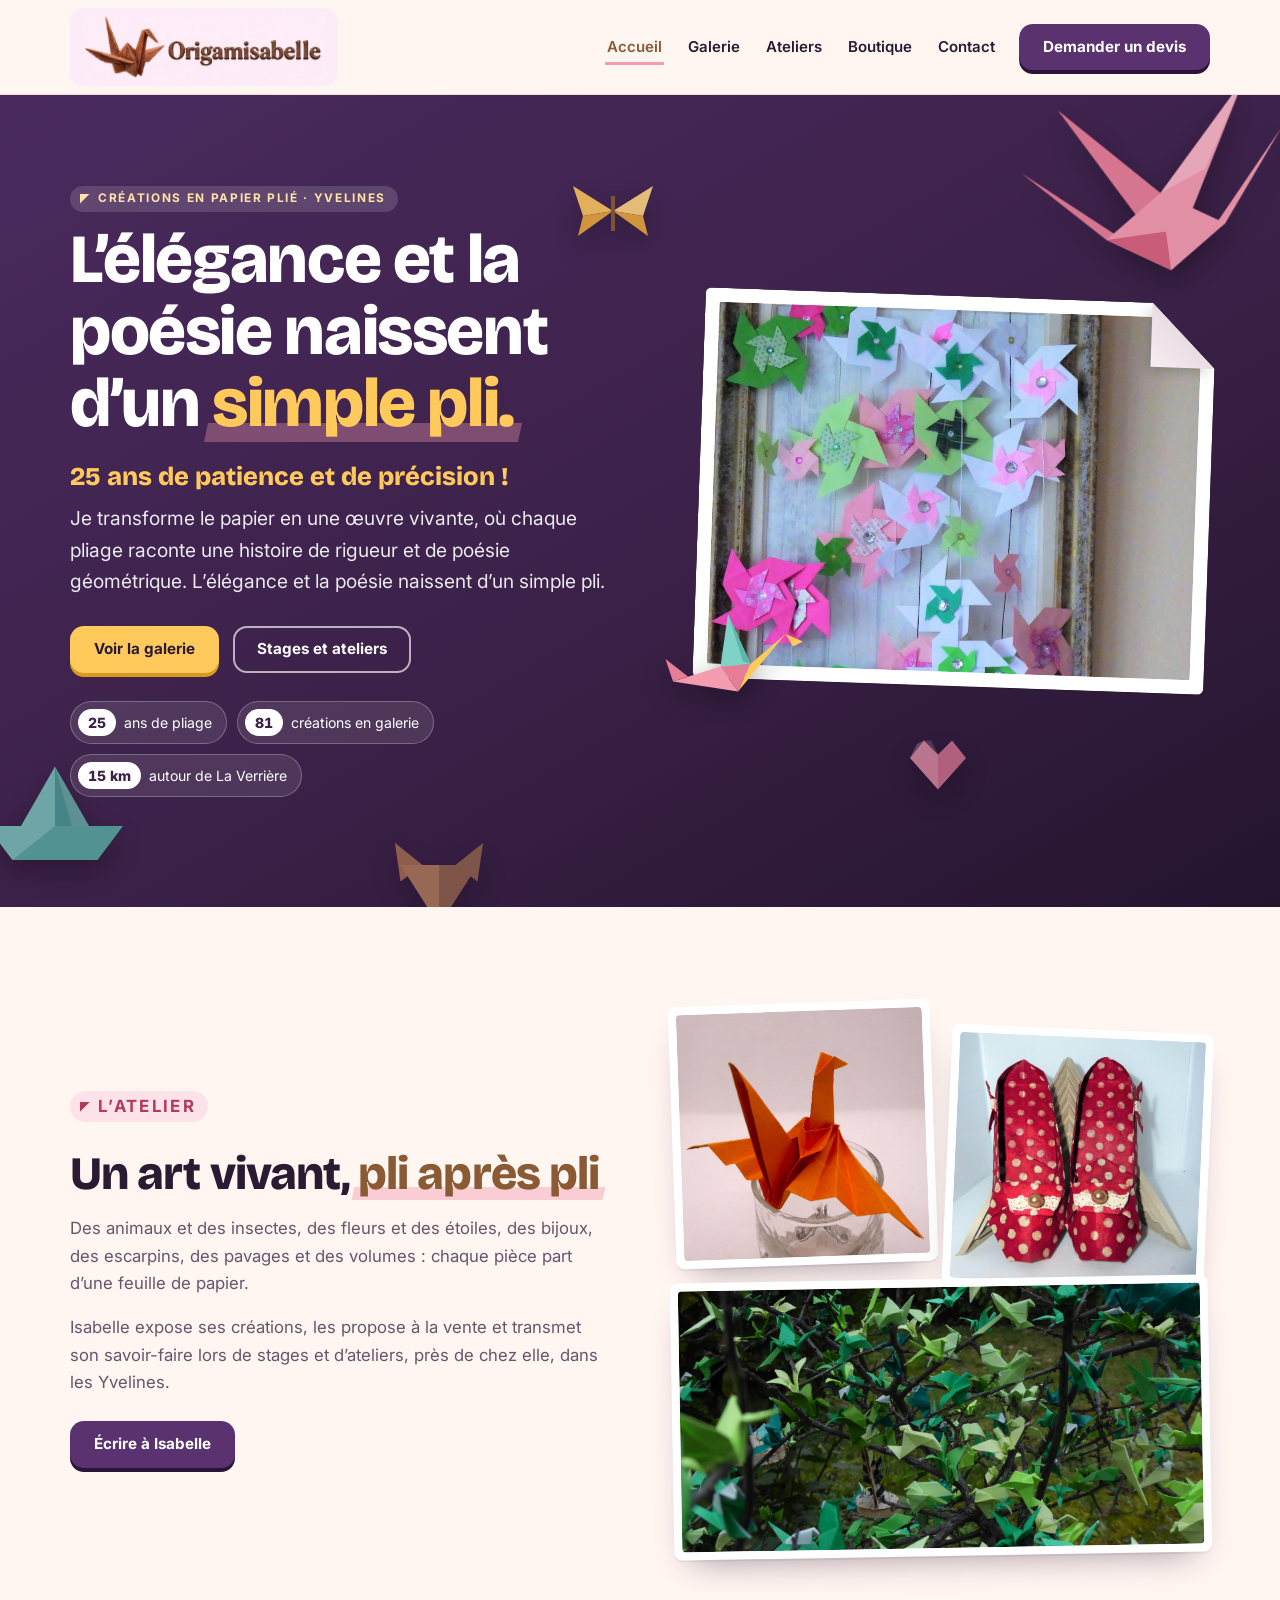
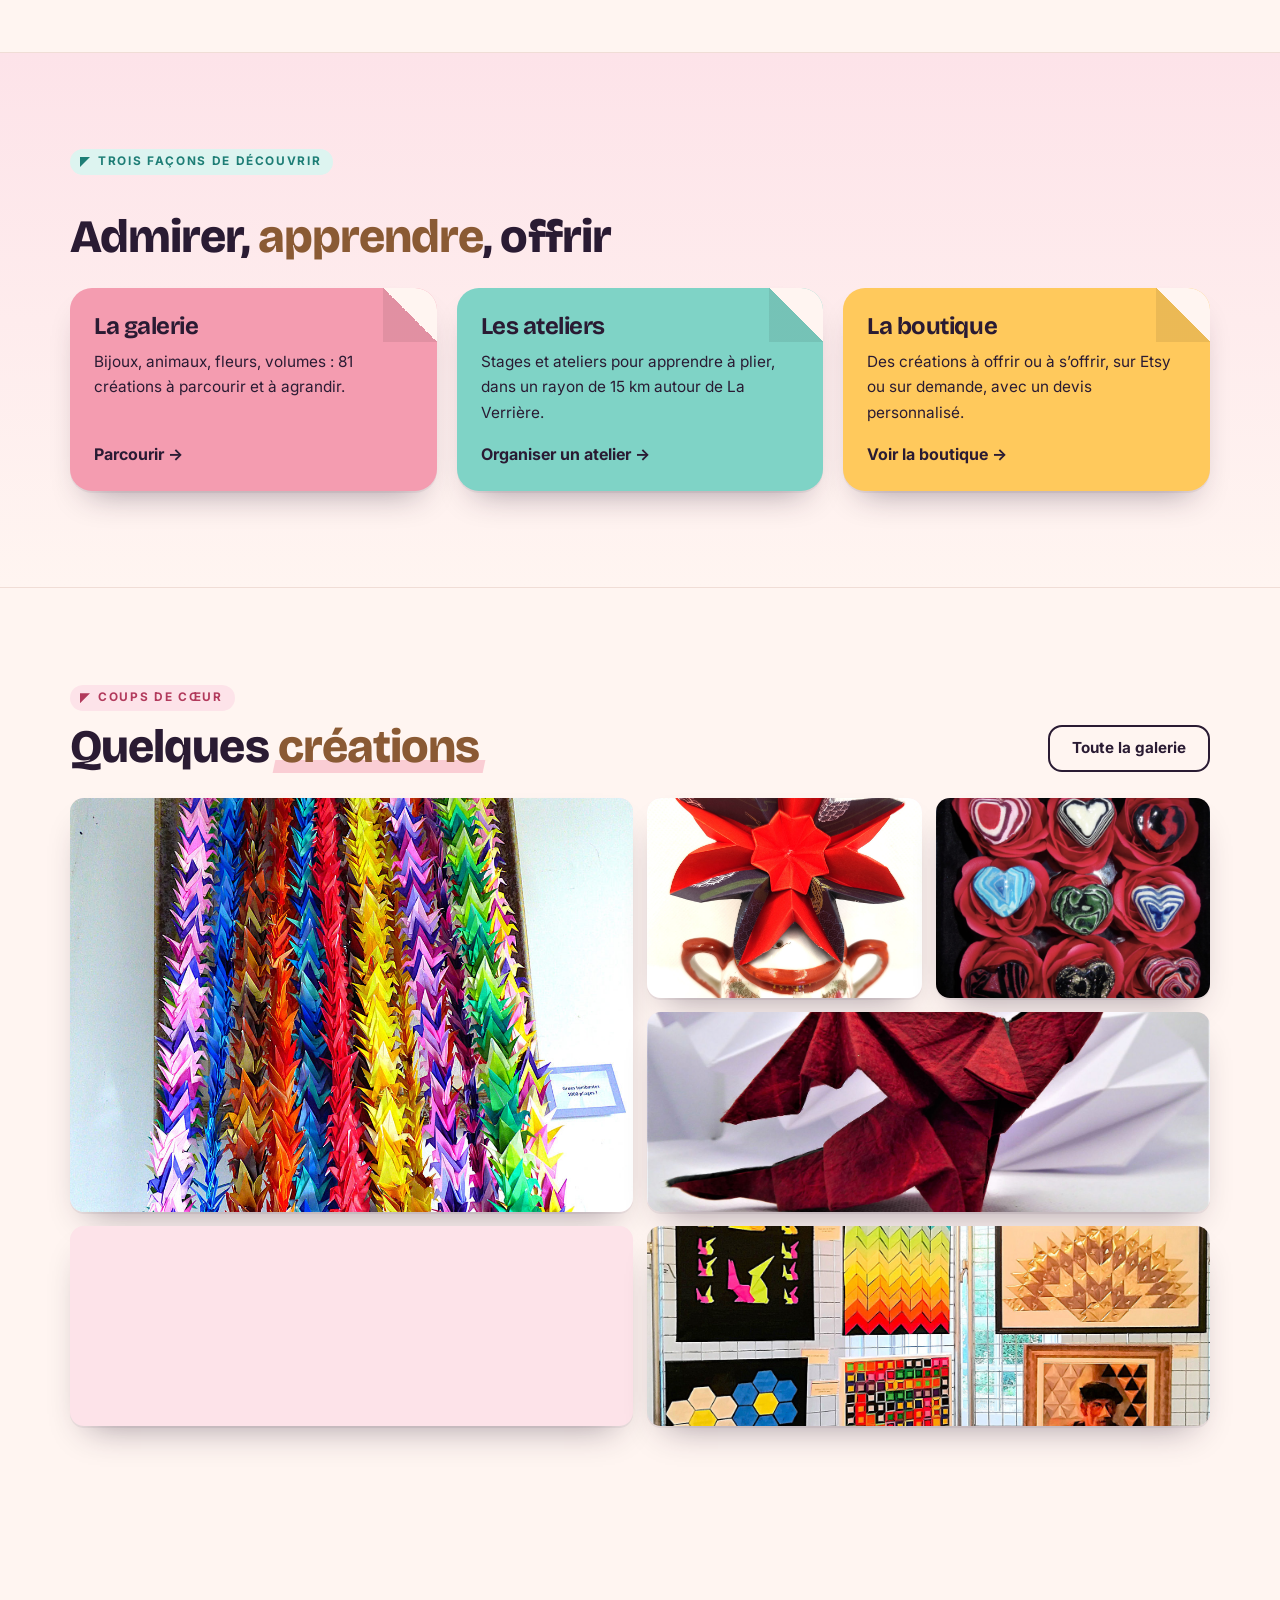
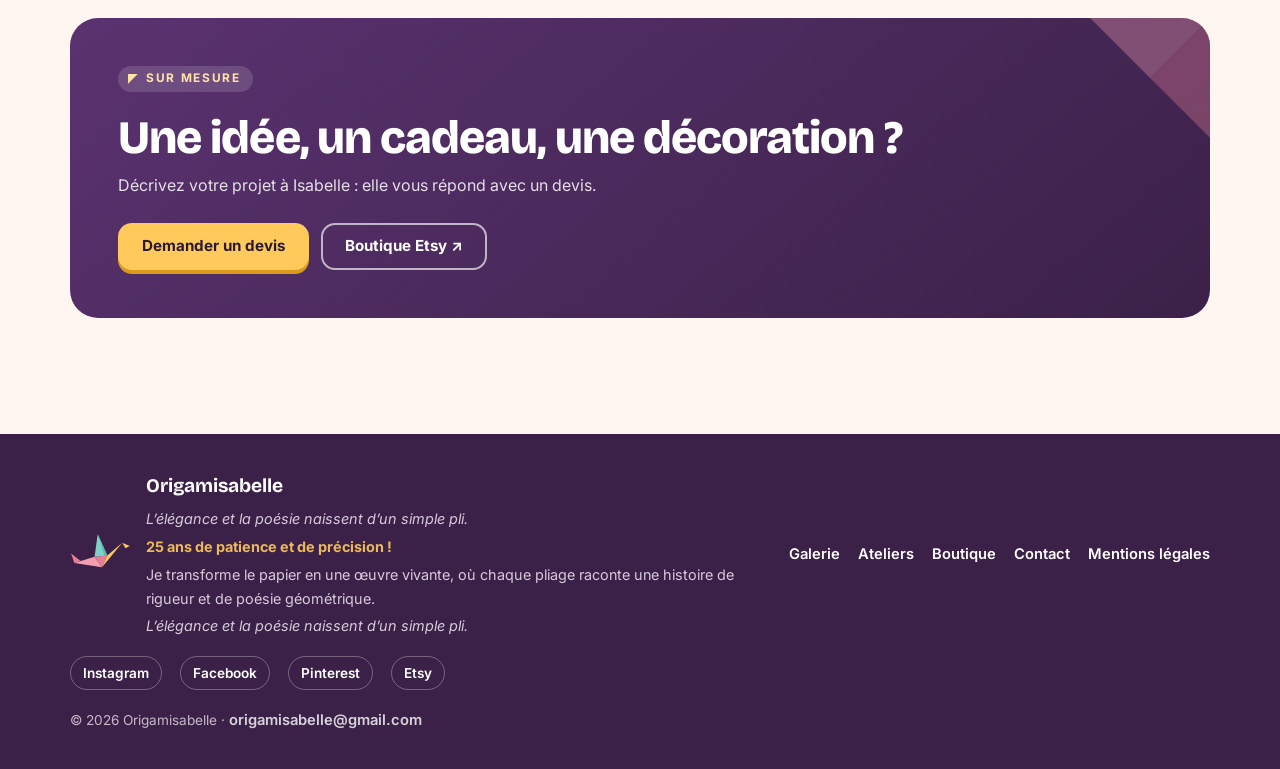
==== commit c7b7e43d: "Mise à jour du site le 12/11/2026 à 20:34 (Éditeur de site)" ====
--- a/index.html
+++ b/index.html
@@ -10,10 +10,10 @@
 <meta property="og:site_name" content="Origamisabelle">
 <meta property="og:title" content="Origamisabelle · Créations en papier plié">
 <meta property="og:description" content="Origamisabelle : les créations en papier plié d'Isabelle, 25 ans de pliage. Bijoux, animaux, fleurs et volumes en papier, stages et ateliers autour de La Verrière (78).">
-<meta property="og:image" content="img/fleurs-02.jpg">
+<meta property="og:image" content="https://www.origamisabelle.fr/img/fleurs-02.jpg">
 <link rel="stylesheet" href="https://fonts.googleapis.com/css2?family=Bricolage+Grotesque:opsz,wght@12..96,500;12..96,700;12..96,800&amp;family=Inter:wght@400;500;600;700&amp;display=swap">
 <link rel="stylesheet" href="style.css">
-<meta name="editeur-publication" content="rsale1107/origamisabelle"></head>
+<meta name="editeur-publication" content="rsale1107/origamisabelle"><meta name="editeur-url" content="https://www.origamisabelle.fr"><meta property="og:url" content="https://www.origamisabelle.fr/"><meta name="twitter:card" content="summary_large_image"></head>
 <body>
 <a class="skip" href="#contenu">Aller au contenu</a>
 <header>
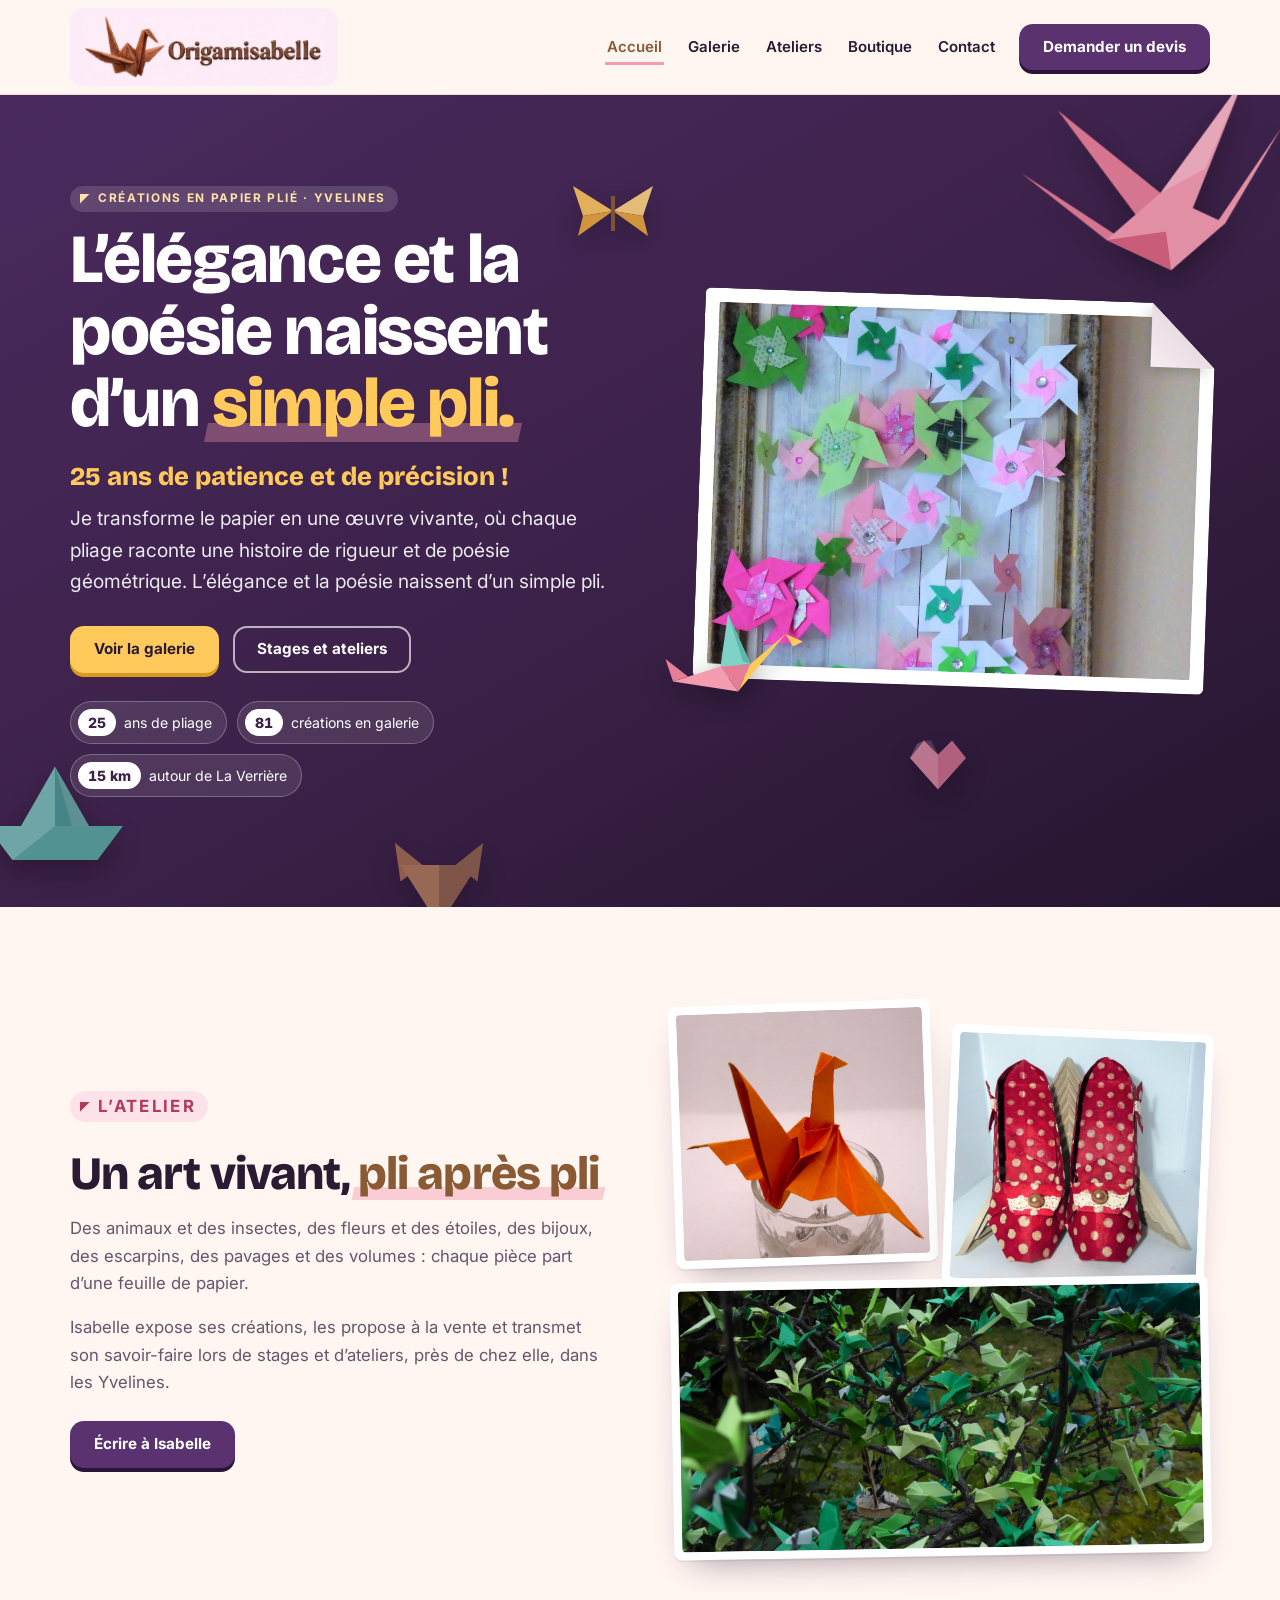
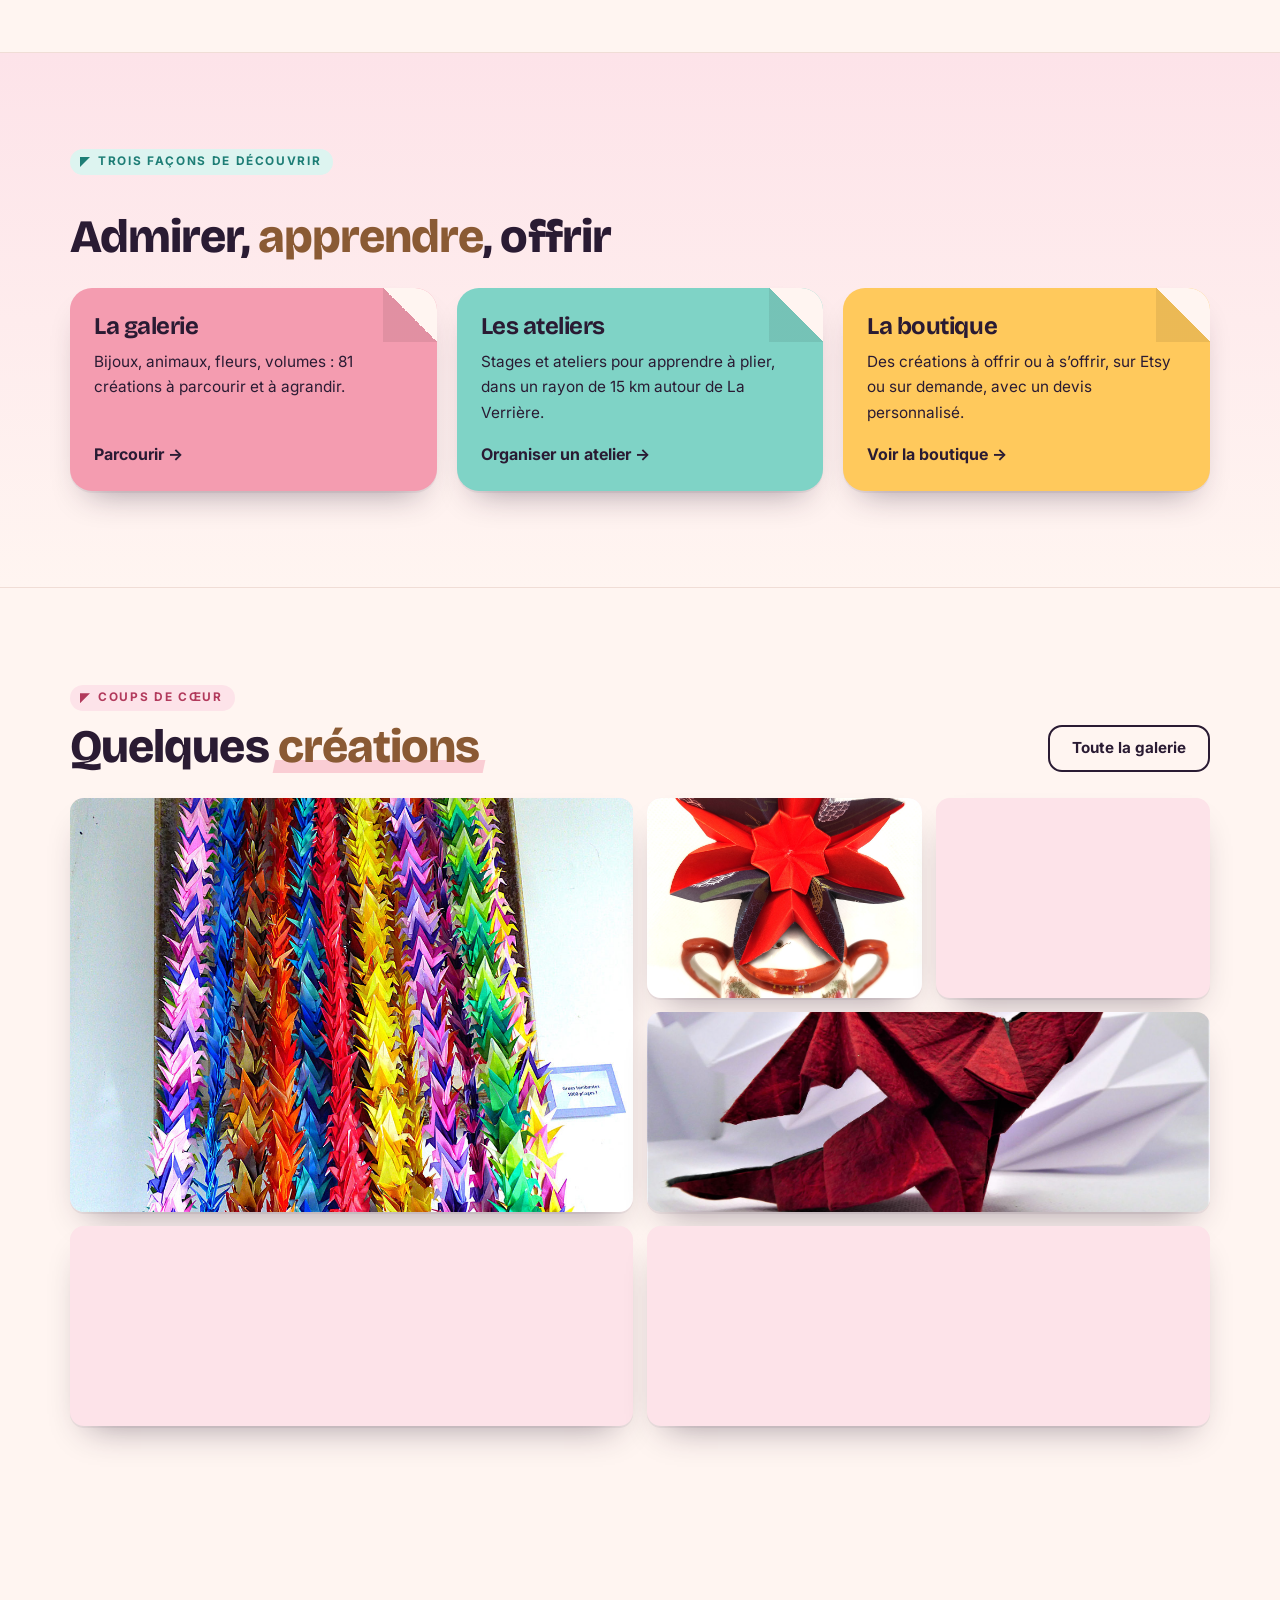
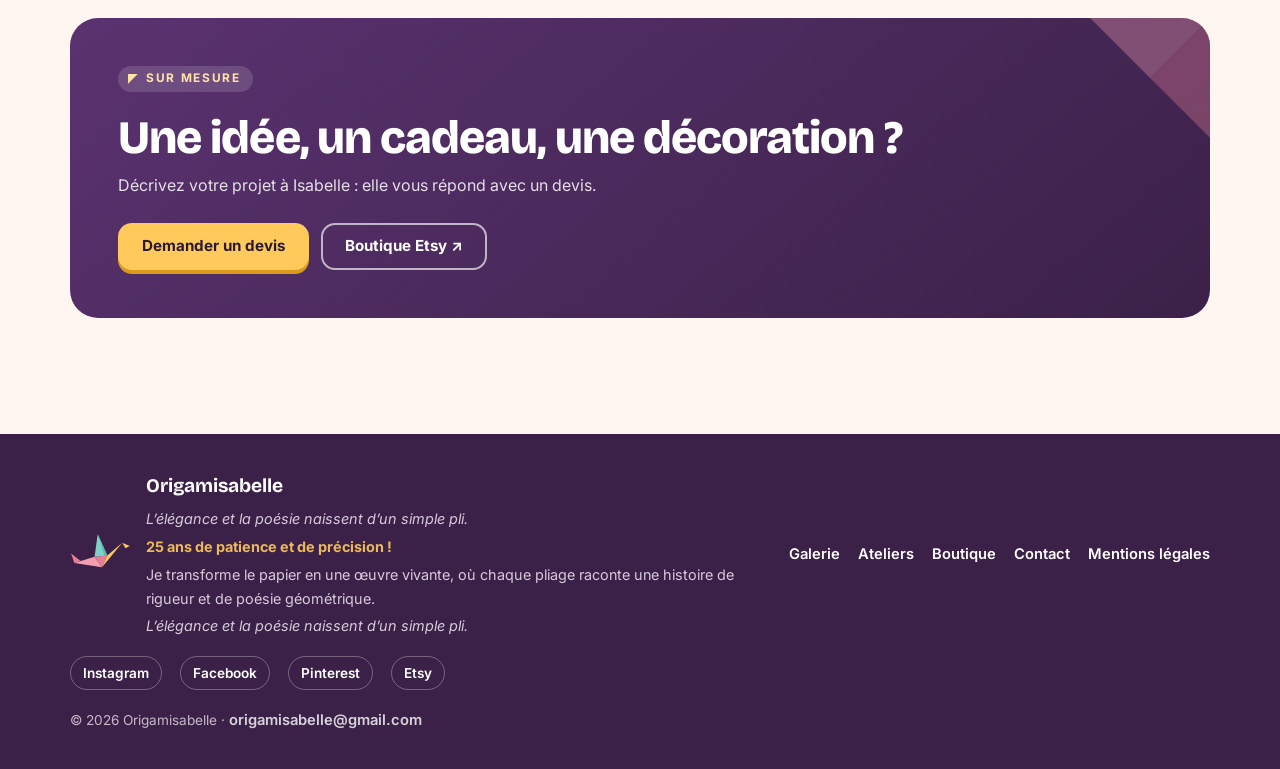
==== commit 203daf80: "Mise à jour du site par stéphane le 13/11/2026 à 11:51 (Éditeur de site)" ====
--- a/index.html
+++ b/index.html
@@ -10,10 +10,10 @@
 <meta property="og:site_name" content="Origamisabelle">
 <meta property="og:title" content="Origamisabelle · Créations en papier plié">
 <meta property="og:description" content="Origamisabelle : les créations en papier plié d'Isabelle, 25 ans de pliage. Bijoux, animaux, fleurs et volumes en papier, stages et ateliers autour de La Verrière (78).">
-<meta property="og:image" content="https://www.origamisabelle.fr/img/fleurs-02.jpg">
+<meta property="og:image" content="img/fleurs-02.jpg">
 <link rel="stylesheet" href="https://fonts.googleapis.com/css2?family=Bricolage+Grotesque:opsz,wght@12..96,500;12..96,700;12..96,800&amp;family=Inter:wght@400;500;600;700&amp;display=swap">
 <link rel="stylesheet" href="style.css">
-<meta name="editeur-publication" content="rsale1107/origamisabelle"><meta name="editeur-url" content="https://www.origamisabelle.fr"><meta property="og:url" content="https://www.origamisabelle.fr/"><meta name="twitter:card" content="summary_large_image"></head>
+<meta name="editeur-publication" content="rsale1107/origamisabelle"></head>
 <body>
 <a class="skip" href="#contenu">Aller au contenu</a>
 <header>
@@ -24,7 +24,7 @@
     </button>
     <nav class="menu" id="menu" aria-label="Menu principal">
       <a class="link" href="index.html" aria-current="page">Accueil</a><a class="link" href="galerie.html">Galerie</a><a class="link" href="ateliers.html">Ateliers</a><a class="link" href="boutique.html">Boutique</a><a class="link" href="contact.html">Contact</a>
-      <a class="btn btn-ink" href="mailto:origamisabelle@gmail.com?subject=Demande%20de%20devis">Demander un devis</a>
+      <a class="btn btn-ink" href="contact.html#devis">Demander un devis</a>
     </nav>
   </div>
 </header>
@@ -88,7 +88,7 @@
 <section class="wrap sec">
   <div class="cta-paper">
     <div><p class="eyebrow light">Sur mesure</p><h2>Une idée, un cadeau, une décoration&nbsp;?</h2><p>Décrivez votre projet à Isabelle&nbsp;: elle vous répond avec un devis.</p></div>
-    <div class="cta-btns"><a class="btn btn-sun" href="mailto:origamisabelle@gmail.com?subject=Demande%20de%20devis">Demander un devis</a><a class="btn btn-ghost" href="https://www.etsy.com/shop/Isagamicreation" target="_blank" rel="noopener">Boutique Etsy ↗</a></div>
+    <div class="cta-btns"><a class="btn btn-sun" href="contact.html#devis">Demander un devis</a><a class="btn btn-ghost" href="https://www.etsy.com/shop/Isagamicreation" target="_blank" rel="noopener">Boutique Etsy ↗</a></div>
   </div>
 </section>
 </main>
--- a/style.css
+++ b/style.css
@@ -299,3 +299,7 @@
 .foot-text .ft-l2{font-weight:700;color:var(--sun)}
 .intro-txt .lead-strong{font-family:var(--f-display);font-weight:700;font-size:1.2rem;color:var(--kraft)}
 .hero .sign{font-style:italic}
+.sent .alt{font-size:.92rem;margin-top:6px}
+.sent .alt a{font-weight:700}
+.linkbtn{all:unset;cursor:pointer;color:var(--teal);font-weight:700;text-decoration:underline}
+#devis,#atelier{display:block;position:relative;top:-110px}
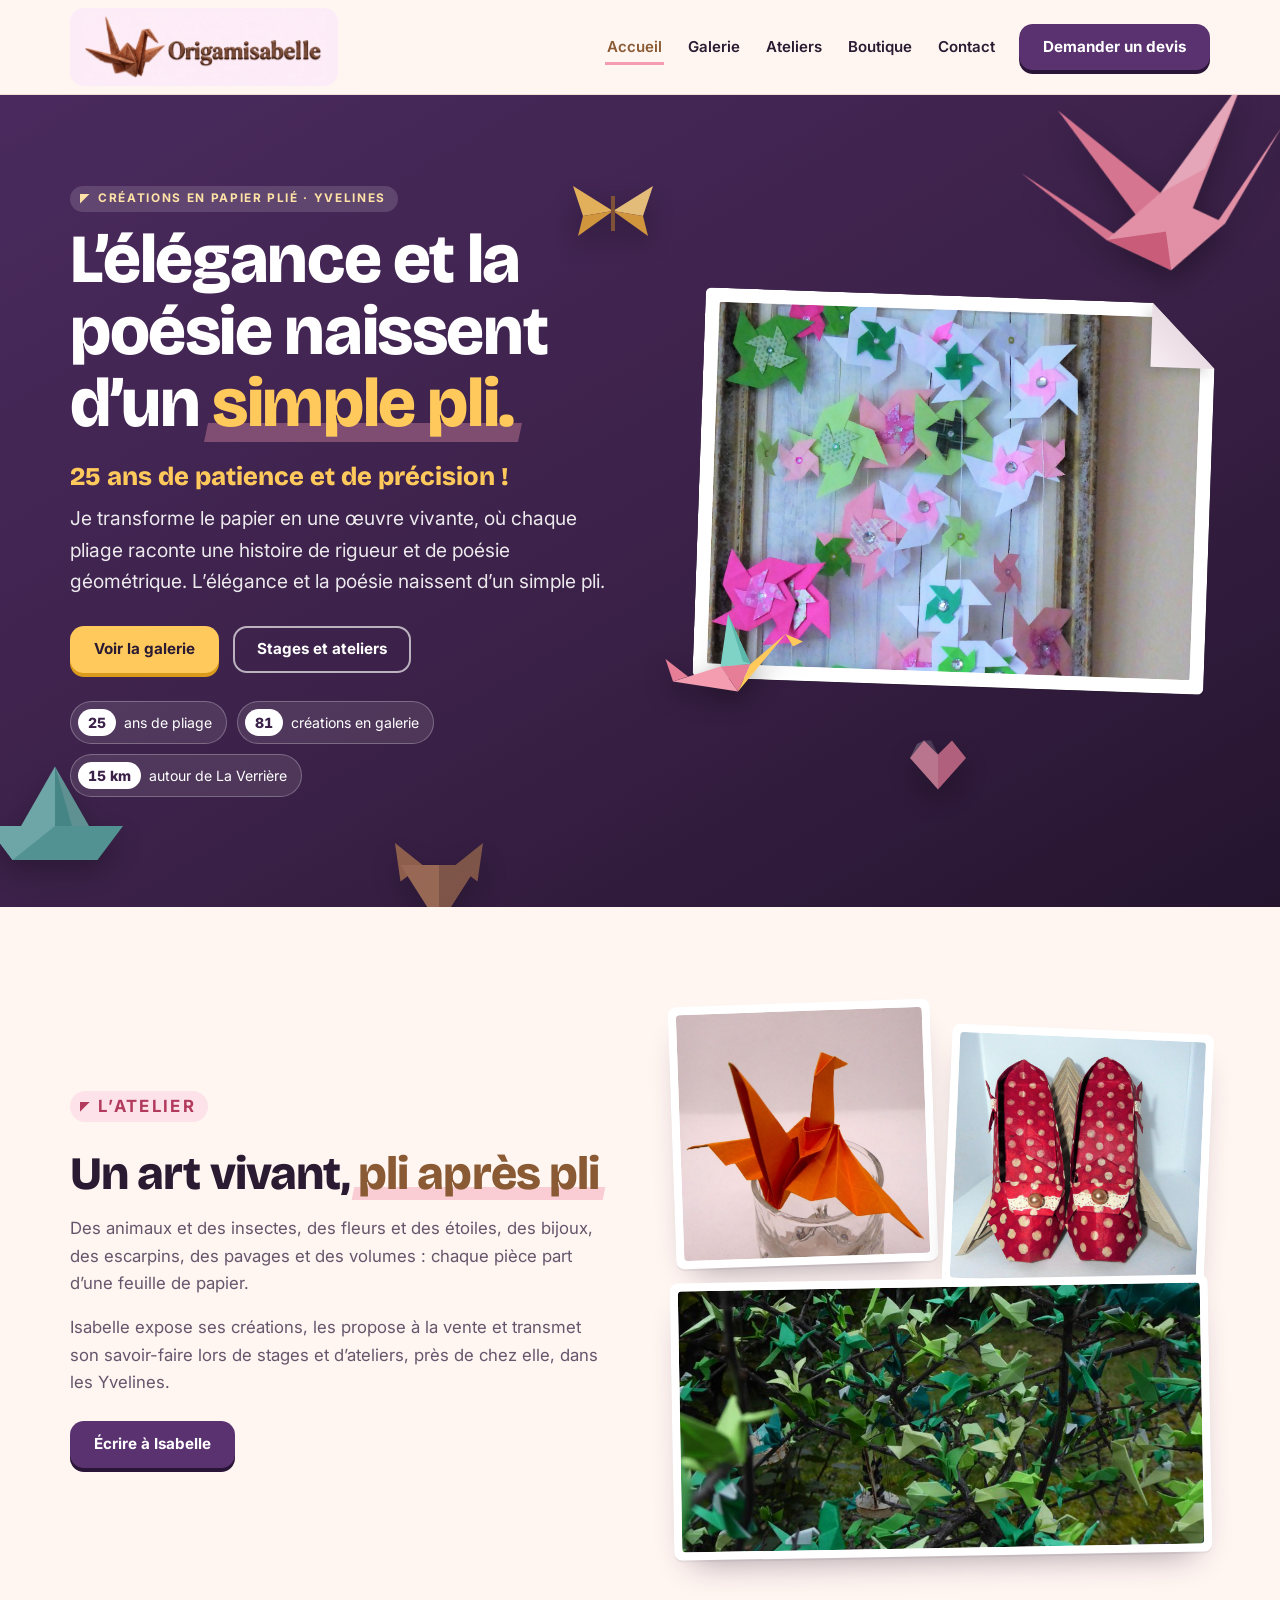
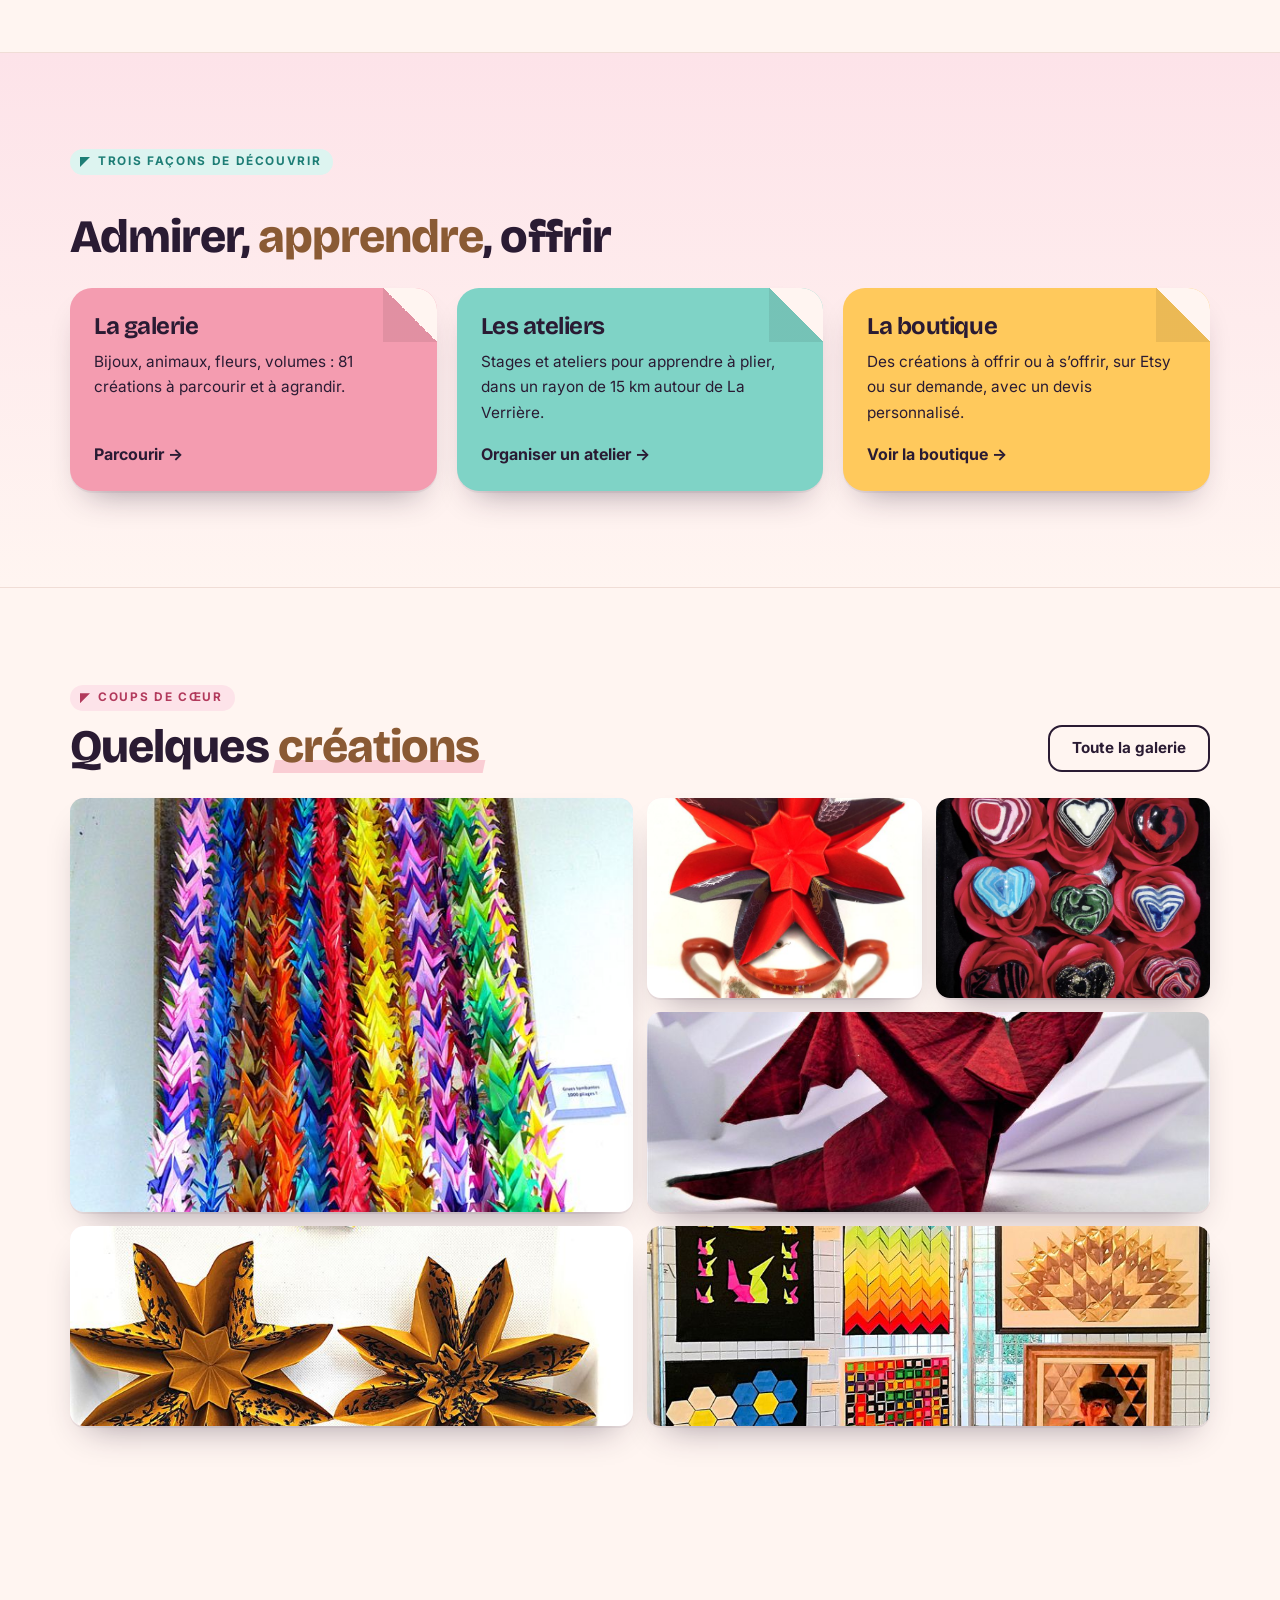
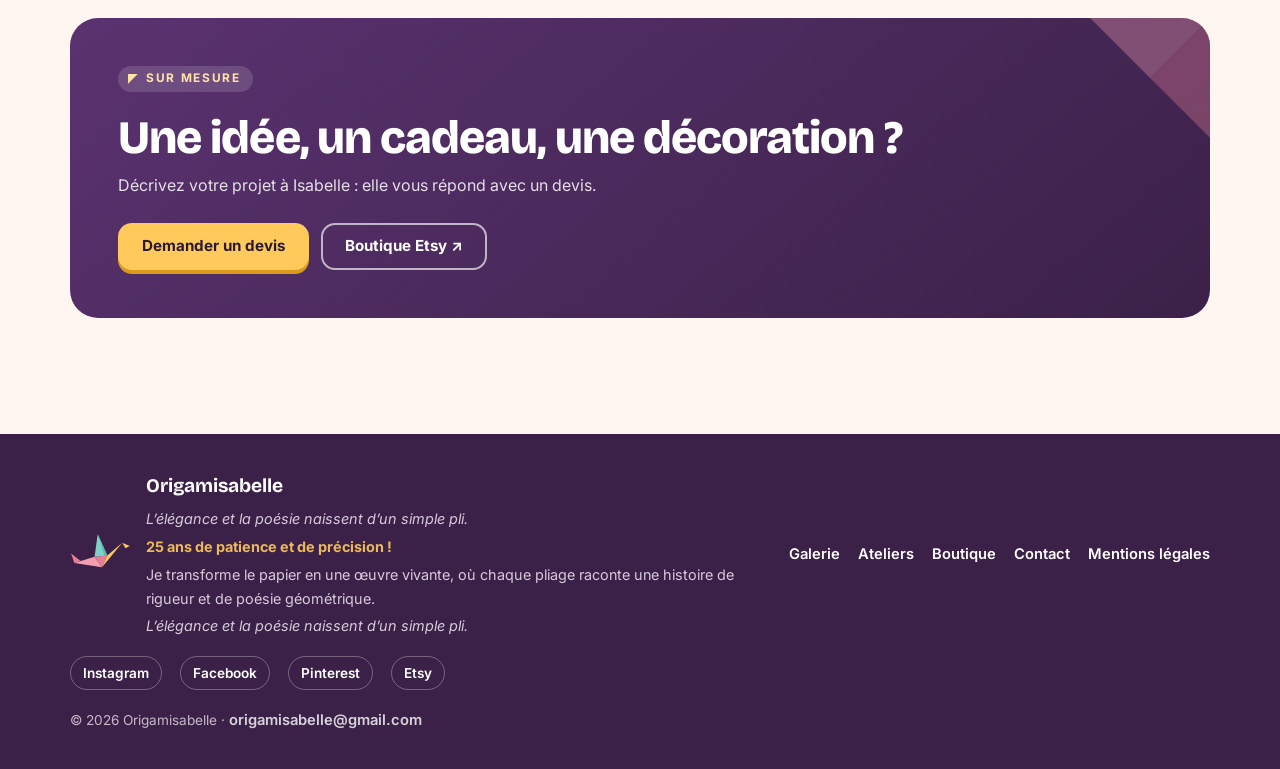
==== commit d57375a8: "Mise à jour du site par stephane le 13/11/2026 à 21:38 (Éditeur de site)" ====
--- a/index.html
+++ b/index.html
@@ -2,15 +2,20 @@
 <html lang="fr"><head>
 <meta charset="utf-8">
 <meta name="viewport" content="width=device-width, initial-scale=1, viewport-fit=cover">
-<title>Origamisabelle · Créations en papier plié</title>
+<title>Origamisabelle · Créations en origami d’Isabelle, La Verrière (78)</title>
 <meta name="description" content="Origamisabelle : les créations en papier plié d'Isabelle, 25 ans de pliage. Bijoux, animaux, fleurs et volumes en papier, stages et ateliers autour de La Verrière (78).">
 <meta name="theme-color" content="#2A1B33">
+<link rel="canonical" href="https://www.origamisabelle.fr/">
+<meta property="og:url" content="https://www.origamisabelle.fr/">
+<meta property="og:locale" content="fr_FR">
+<meta name="twitter:card" content="summary_large_image">
+<script type="application/ld+json">{"@context": "https://schema.org", "@type": "Organization", "name": "Origamisabelle", "url": "https://www.origamisabelle.fr/", "logo": "https://www.origamisabelle.fr/img/logo-bandeau.webp", "image": "https://www.origamisabelle.fr/img/fleurs-02.jpg", "email": "origamisabelle@gmail.com", "description": "Créations en origami d’Isabelle : bijoux, animaux, fleurs, pavages et décorations en papier plié, ateliers et stages autour de La Verrière (Yvelines).", "founder": {"@type": "Person", "name": "Isabelle"}, "address": {"@type": "PostalAddress", "addressLocality": "La Verrière", "postalCode": "78320", "addressRegion": "Yvelines", "addressCountry": "FR"}, "areaServed": "La Verrière et 15 km alentour (Yvelines)", "sameAs": ["https://www.etsy.com/shop/Isagamicreation", "https://www.instagram.com/isagamicreation", "https://www.facebook.com/origamisabelle", "https://fr.pinterest.com/origamisabelle78/"]}</script>
 <link rel="icon" href="img/logo.webp">
 <meta property="og:type" content="website">
 <meta property="og:site_name" content="Origamisabelle">
-<meta property="og:title" content="Origamisabelle · Créations en papier plié">
+<meta property="og:title" content="Origamisabelle · Créations en origami d’Isabelle, La Verrière (78)">
 <meta property="og:description" content="Origamisabelle : les créations en papier plié d'Isabelle, 25 ans de pliage. Bijoux, animaux, fleurs et volumes en papier, stages et ateliers autour de La Verrière (78).">
-<meta property="og:image" content="img/fleurs-02.jpg">
+<meta property="og:image" content="https://www.origamisabelle.fr/img/fleurs-02.jpg">
 <link rel="stylesheet" href="https://fonts.googleapis.com/css2?family=Bricolage+Grotesque:opsz,wght@12..96,500;12..96,700;12..96,800&amp;family=Inter:wght@400;500;600;700&amp;display=swap">
 <link rel="stylesheet" href="style.css">
 <meta name="editeur-publication" content="rsale1107/origamisabelle"></head>
@@ -59,9 +64,9 @@
     <a class="btn btn-ink" href="contact.html">Écrire à Isabelle</a>
   </div>
   <div class="intro-pics">
-    <div class="pic p1"><img src="img/animaux-05.jpg" alt="Grue en papier orange" loading="lazy" decoding="async"></div>
-    <div class="pic p2"><img src="img/mode-01.jpg" alt="Escarpins en papier à pois" loading="lazy" decoding="async"></div>
-    <div class="pic p3"><img src="img/deco-11.jpg" alt="Grues en papier suspendues dans un arbre" loading="lazy" decoding="async"></div>
+    <div class="pic p1"><img src="img/mini/animaux-05.jpg" data-orig="img/animaux-05.jpg" alt="Grue en papier orange" loading="lazy" decoding="async"></div>
+    <div class="pic p2"><img src="img/mini/mode-01.jpg" data-orig="img/mode-01.jpg" alt="Escarpins en papier à pois" loading="lazy" decoding="async"></div>
+    <div class="pic p3"><img src="img/mini/deco-11.jpg" data-orig="img/deco-11.jpg" alt="Grues en papier suspendues dans un arbre" loading="lazy" decoding="async"></div>
   </div>
 </section>
 
@@ -82,7 +87,7 @@
     <div><p class="eyebrow rose">Coups de cœur</p><h2>Quelques <span class="hl">créations</span></h2></div>
     <a class="btn btn-line" href="galerie.html">Toute la galerie</a>
   </div>
-  <div class="mosaic"><button type="button" class="gbtn m0" data-full="img/deco-09.jpg" data-cap="Décoration en origami d’Isabelle"><img src="img/deco-09.jpg" alt="Décoration en origami d’Isabelle" loading="lazy" decoding="async"></button><button type="button" class="gbtn m1" data-full="img/fleurs-01.jpg" data-cap="Fleur en origami d’Isabelle"><img src="img/fleurs-01.jpg" alt="Fleur en origami d’Isabelle" loading="lazy" decoding="async"></button><button type="button" class="gbtn m2" data-full="img/bijoux-11.jpg" data-cap="Bijou d’Isabelle"><img src="img/bijoux-11.jpg" alt="Bijou d’Isabelle" loading="lazy" decoding="async"></button><button type="button" class="gbtn m3" data-full="img/animaux-11.jpg" data-cap="Animal en origami d’Isabelle"><img src="img/animaux-11.jpg" alt="Animal en origami d’Isabelle" loading="lazy" decoding="async"></button><button type="button" class="gbtn m4" data-full="img/fleurs-06.jpg" data-cap="Fleur en origami d’Isabelle"><img src="img/fleurs-06.jpg" alt="Fleur en origami d’Isabelle" loading="lazy" decoding="async"></button><button type="button" class="gbtn m5" data-full="img/deco-16.jpg" data-cap="Décoration en origami d’Isabelle"><img src="img/deco-16.jpg" alt="Décoration en origami d’Isabelle" loading="lazy" decoding="async"></button></div>
+  <div class="mosaic"><button type="button" class="gbtn m0" data-full="img/deco-09.jpg" data-cap="Décoration en origami d’Isabelle"><img src="img/mini/deco-09.jpg" data-orig="img/deco-09.jpg" alt="Décoration en origami d’Isabelle" loading="lazy" decoding="async"></button><button type="button" class="gbtn m1" data-full="img/fleurs-01.jpg" data-cap="Fleur en origami d’Isabelle"><img src="img/mini/fleurs-01.jpg" data-orig="img/fleurs-01.jpg" alt="Fleur en origami d’Isabelle" loading="lazy" decoding="async"></button><button type="button" class="gbtn m2" data-full="img/bijoux-11.jpg" data-cap="Bijou d’Isabelle"><img src="img/mini/bijoux-11.jpg" data-orig="img/bijoux-11.jpg" alt="Bijou d’Isabelle" loading="lazy" decoding="async"></button><button type="button" class="gbtn m3" data-full="img/animaux-11.jpg" data-cap="Animal en origami d’Isabelle"><img src="img/mini/animaux-11.jpg" data-orig="img/animaux-11.jpg" alt="Animal en origami d’Isabelle" loading="lazy" decoding="async"></button><button type="button" class="gbtn m4" data-full="img/fleurs-06.jpg" data-cap="Fleur en origami d’Isabelle"><img src="img/mini/fleurs-06.jpg" data-orig="img/fleurs-06.jpg" alt="Fleur en origami d’Isabelle" loading="lazy" decoding="async"></button><button type="button" class="gbtn m5" data-full="img/deco-16.jpg" data-cap="Décoration en origami d’Isabelle"><img src="img/mini/deco-16.jpg" data-orig="img/deco-16.jpg" alt="Décoration en origami d’Isabelle" loading="lazy" decoding="async"></button></div>
 </section>
 
 <section class="wrap sec">
